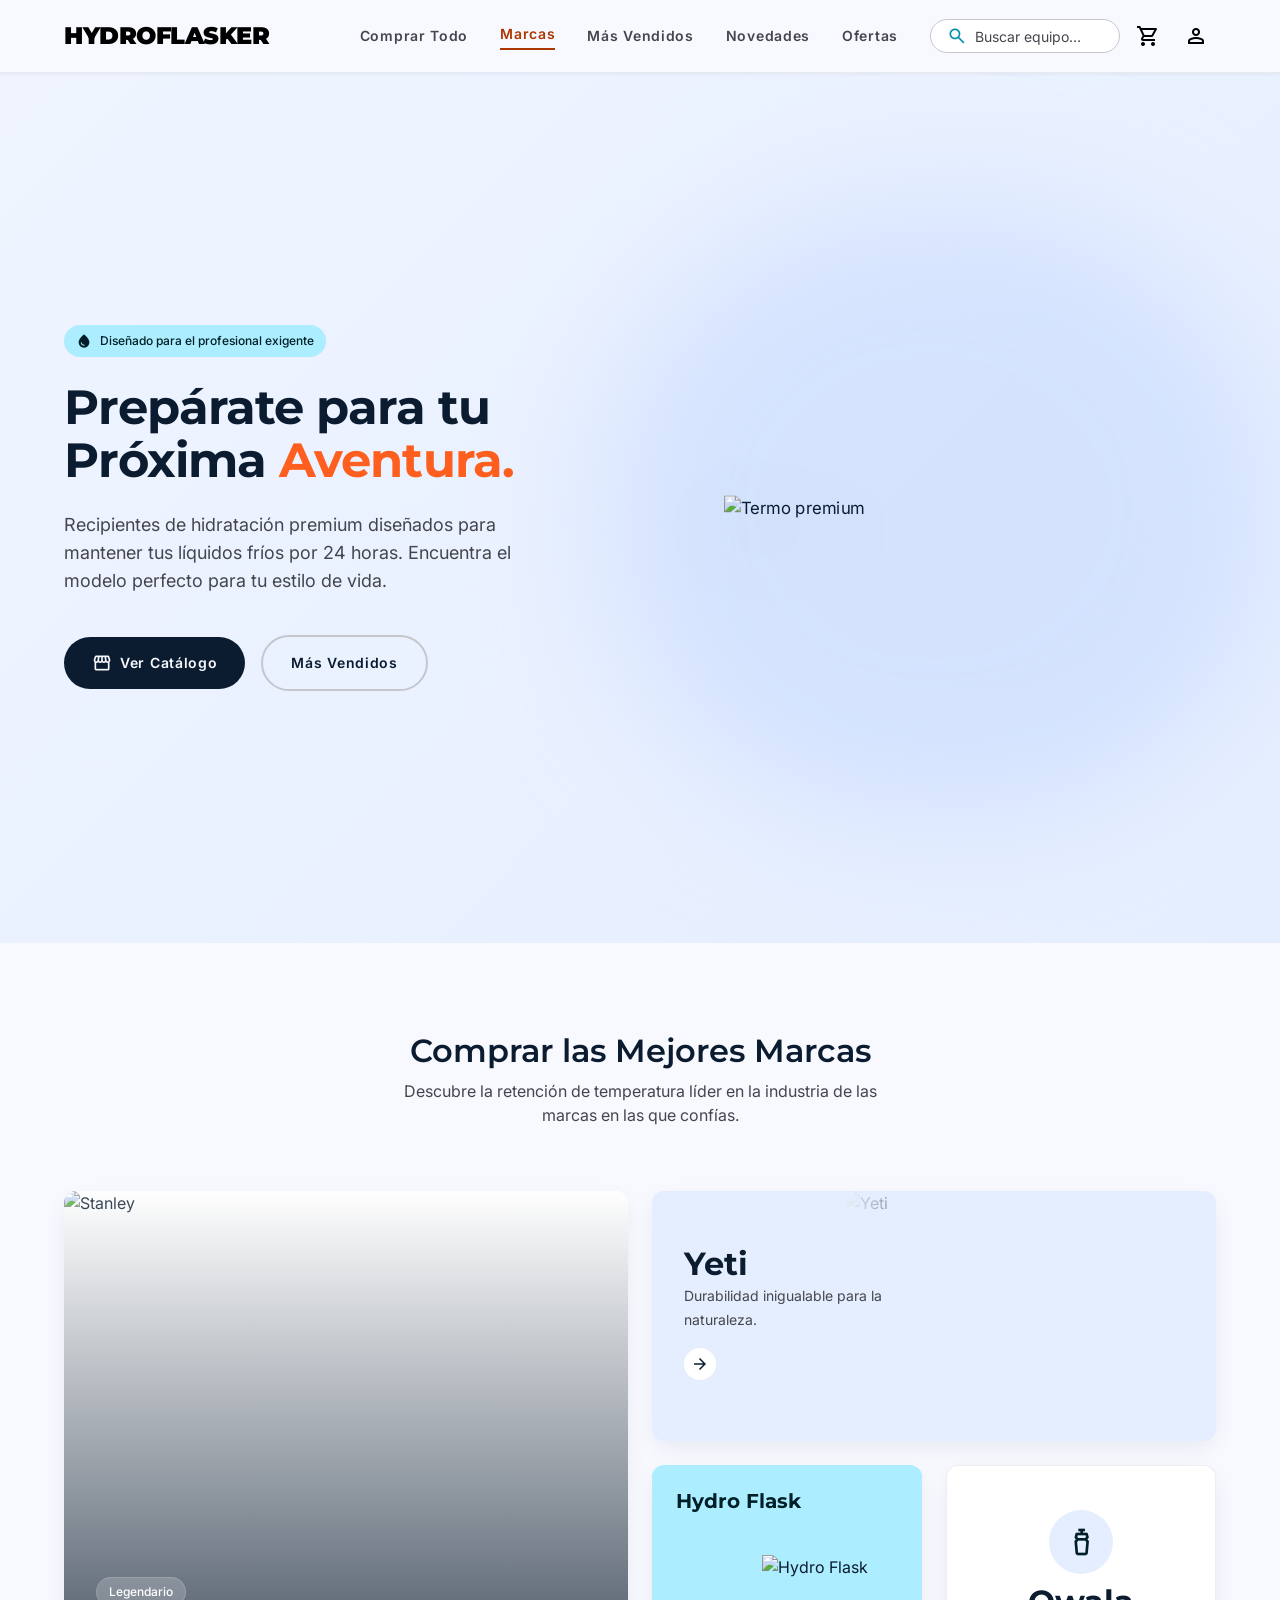
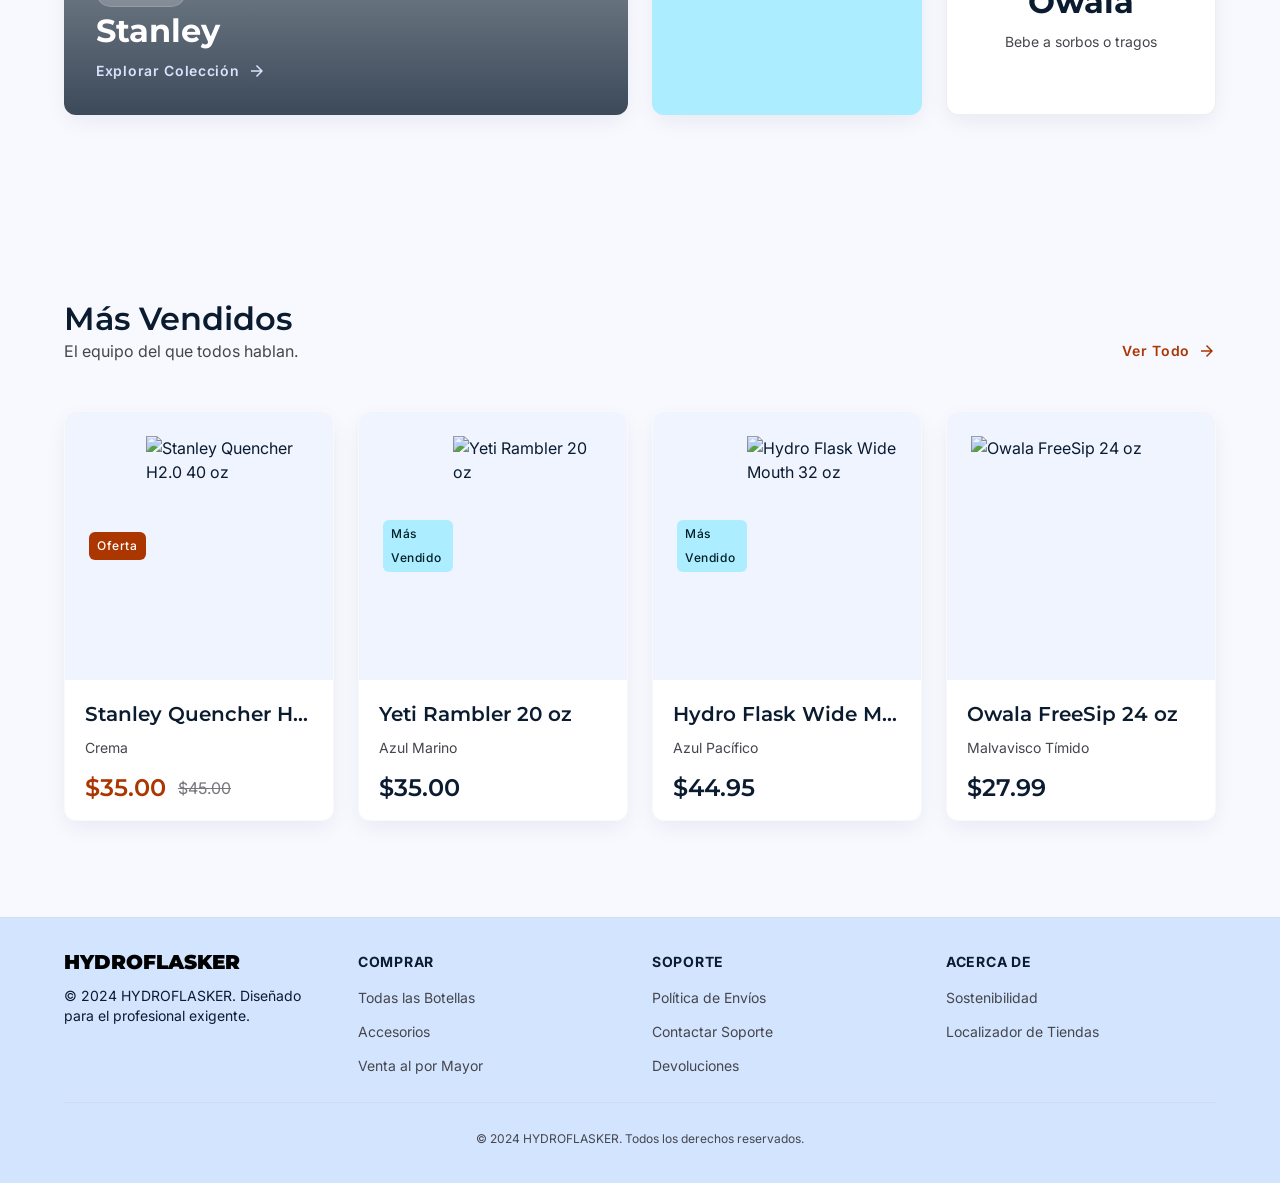
==== index.html @ 6d179d45 "Add files via upload" ====
<!DOCTYPE html>
<html lang="es">
<head>
  <meta charset="utf-8" />
  <meta name="viewport" content="width=device-width, initial-scale=1.0" />
  <title>HYDROFLASKER — Hidratación Premium</title>
  <link rel="stylesheet" href="css/main.css" />
  <link rel="stylesheet" href="css/home.css" />
</head>
<body>
  <div id="app-header"></div>

  <main class="page-transition">

    <!-- ── Hero ── -->
    <section class="hero">
      <div class="container hero__inner">
        <div class="hero__content">
          <div class="hero__badge">
            <span class="material-symbols-outlined icon-fill" style="font-size:16px;">water_drop</span>
            Diseñado para el profesional exigente
          </div>
          <h1 class="hero__title">
            Prepárate para tu Próxima
            <span class="hero__title-accent">Aventura.</span>
          </h1>
          <p class="hero__desc">
            Recipientes de hidratación premium diseñados para mantener tus líquidos fríos por 24 horas. Encuentra el modelo perfecto para tu estilo de vida.
          </p>
          <div class="hero__actions">
            <a href="pages/catalog.html" class="btn btn--primary">
              <span class="material-symbols-outlined" style="font-size:20px">storefront</span>
              Ver Catálogo
            </a>
            <a href="pages/catalog.html" class="btn btn--ghost">Más Vendidos</a>
          </div>
        </div>
        <div class="hero__image-wrap">
          <div class="hero__blob"></div>
          <img
            src="https://lh3.googleusercontent.com/aida-public/[base64]"
            alt="Termo premium"
            class="hero__image"
          />
        </div>
      </div>
    </section>

    <!-- ── Brands Bento ── -->
    <section class="brands">
      <div class="container">
        <div class="brands__header">
          <h2 class="brands__title">Comprar las Mejores Marcas</h2>
          <p class="brands__subtitle">Descubre la retención de temperatura líder en la industria de las marcas en las que confías.</p>
        </div>
        <div class="brands__grid">

          <!-- Stanley - large -->
          <a href="pages/catalog.html?brand=stanley" class="brand-card brand-card--large">
            <img
              src="https://lh3.googleusercontent.com/aida-public/[base64]"
              alt="Stanley" class="brand-card__img" />
            <div class="brand-card__overlay"></div>
            <div class="brand-card__body">
              <span class="brand-card__tag">Legendario</span>
              <h3 class="brand-card__name">Stanley</h3>
              <div class="brand-card__cta">
                Explorar Colección
                <span class="material-symbols-outlined" style="font-size:18px">arrow_forward</span>
              </div>
            </div>
          </a>

          <!-- Yeti -->
          <a href="pages/catalog.html?brand=yeti" class="brand-card brand-card--yeti">
            <div class="brand-card__info">
              <h3 class="brand-card__name brand-card__name--dark">Yeti</h3>
              <p class="brand-card__desc">Durabilidad inigualable para la naturaleza.</p>
              <span class="brand-card__arrow-btn">
                <span class="material-symbols-outlined" style="font-size:18px">arrow_forward</span>
              </span>
            </div>
            <img
              src="https://lh3.googleusercontent.com/aida-public/[base64]"
              alt="Yeti" class="brand-card__img-yeti" />
          </a>

          <!-- Hydro Flask -->
          <a href="pages/catalog.html?brand=hydroflask" class="brand-card brand-card--hf">
            <h3 class="brand-card__name-hf">Hydro Flask</h3>
            <img
              src="https://lh3.googleusercontent.com/aida-public/[base64]"
              alt="Hydro Flask" class="brand-card__img-hf" />
          </a>

          <!-- Owala -->
          <a href="pages/catalog.html?brand=owala" class="brand-card brand-card--owala">
            <div class="brand-card__icon-wrap">
              <span class="material-symbols-outlined" style="font-size:32px;color:var(--tertiary-container)">water_bottle</span>
            </div>
            <h3 class="brand-card__name brand-card__name--dark">Owala</h3>
            <p class="brand-card__desc">Bebe a sorbos o tragos</p>
          </a>

        </div>
      </div>
    </section>

    <!-- ── Best Sellers ── -->
    <section class="bestsellers">
      <div class="container">
        <div class="bestsellers__header">
          <div>
            <h2 class="bestsellers__title">Más Vendidos</h2>
            <p class="bestsellers__sub">El equipo del que todos hablan.</p>
          </div>
          <a href="pages/catalog.html" class="bestsellers__link">
            Ver Todo <span class="material-symbols-outlined" style="font-size:18px">arrow_forward</span>
          </a>
        </div>

        <div class="products-grid" id="bestsellers-grid"></div>

        <div class="bestsellers__mobile-cta">
          <a href="pages/catalog.html" class="btn btn--outline">Ver Todos los Más Vendidos</a>
        </div>
      </div>
    </section>

  </main>

  <div id="app-footer"></div>

  <script type="module" src="js/home.js"></script>
</body>
</html>
---- css/main.css ----
/* ============================================
   HYDROFLASKER — Design System
   ============================================ */

@import url('https://fonts.googleapis.com/css2?family=Inter:wght@400;500;600&family=Montserrat:wght@600;700;900&display=swap');
@import url('https://fonts.googleapis.com/css2?family=Material+Symbols+Outlined:wght,FILL@100..700,0..1&display=swap');

/* ── Color Tokens ── */
:root {
  --surface-container:         #e5eeff;
  --on-tertiary-fixed:         #001f26;
  --on-secondary-container:    #551600;
  --tertiary-fixed-dim:        #4cd7f6;
  --inverse-surface:           #213145;
  --error-container:           #ffdad6;
  --surface-container-lowest:  #ffffff;
  --on-primary-container:      #7c839b;
  --on-tertiary-container:     #0090a9;
  --error:                     #ba1a1a;
  --surface-dim:               #cbdbf5;
  --on-primary:                #ffffff;
  --background:                #f8f9ff;
  --inverse-on-surface:        #eaf1ff;
  --on-background:             #0b1c30;
  --on-surface-variant:        #45464d;
  --secondary:                 #ab3600;
  --surface-container-highest: #d3e4fe;
  --secondary-fixed-dim:       #ffb59c;
  --on-error-container:        #93000a;
  --inverse-primary:           #bec6e0;
  --primary:                   #000000;
  --tertiary-fixed:            #acedff;
  --on-primary-fixed:          #131b2e;
  --primary-container:         #131b2e;
  --outline:                   #76777d;
  --outline-variant:           #c6c6cd;
  --surface-container-low:     #eff4ff;
  --surface-bright:            #f8f9ff;
  --surface:                   #f8f9ff;
  --on-secondary:              #ffffff;
  --on-surface:                #0b1c30;
  --tertiary:                  #000000;
  --on-error:                  #ffffff;
  --primary-fixed:             #dae2fd;
  --surface-variant:           #d3e4fe;
  --on-tertiary:               #ffffff;
  --secondary-container:       #fe5e1e;
  --surface-container-high:    #dce9ff;
  --tertiary-container:        #001f26;

  /* Spacing */
  --margin-mobile:    20px;
  --margin-desktop:   64px;
  --stack-lg:         32px;
  --stack-md:         16px;
  --stack-sm:         8px;
  --gutter-mobile:    16px;
  --gutter-desktop:   24px;
  --container-max:    1280px;

  /* Border radius */
  --radius:    4px;
  --radius-lg: 8px;
  --radius-xl: 12px;
}

/* ── Reset ── */
*, *::before, *::after { box-sizing: border-box; margin: 0; padding: 0; }
html { scroll-behavior: smooth; }
body {
  font-family: 'Inter', sans-serif;
  font-size: 16px;
  line-height: 24px;
  color: var(--on-background);
  background: var(--background);
  overflow-x: hidden;
  -webkit-font-smoothing: antialiased;
}
img { max-width: 100%; display: block; }
a { text-decoration: none; color: inherit; }
button { cursor: pointer; border: none; background: none; font-family: inherit; }
input, select { font-family: inherit; }

/* ── Material Icons ── */
.material-symbols-outlined {
  font-family: 'Material Symbols Outlined';
  font-weight: normal;
  font-style: normal;
  font-size: 24px;
  line-height: 1;
  letter-spacing: normal;
  text-transform: none;
  display: inline-block;
  white-space: nowrap;
  word-wrap: normal;
  direction: ltr;
  -webkit-font-feature-settings: 'liga';
  font-feature-settings: 'liga';
  -webkit-font-smoothing: antialiased;
  font-variation-settings: 'FILL' 0, 'wght' 400, 'GRAD' 0, 'opsz' 24;
  vertical-align: middle;
  user-select: none;
}
.icon-fill { font-variation-settings: 'FILL' 1, 'wght' 400, 'GRAD' 0, 'opsz' 24; }

/* ── Typography ── */
.font-montserrat { font-family: 'Montserrat', sans-serif; }
h1, h2, h3, h4, h5, h6 { font-family: 'Montserrat', sans-serif; }

/* ── Layout Utilities ── */
.container {
  width: 100%;
  max-width: var(--container-max);
  margin-inline: auto;
  padding-inline: var(--margin-mobile);
}
@media (min-width: 768px) {
  .container { padding-inline: var(--margin-desktop); }
}

/* ── Shadows ── */
.shadow-ambient       { box-shadow: 0 8px 24px -4px rgba(11,28,48,.08); }
.shadow-ambient-hover { box-shadow: 0 16px 32px -8px rgba(11,28,48,.12); }
.shadow-soft-card     { box-shadow: 0 10px 20px -5px rgba(11,28,48,.08); }
.ambient-shadow-card  { box-shadow: 0 10px 30px -10px rgba(11,28,48,.08), 0 4px 6px -4px rgba(11,28,48,.04); }

/* ── Glass Panel ── */
.glass-panel {
  background: rgba(255,255,255,.7);
  backdrop-filter: blur(12px);
  -webkit-backdrop-filter: blur(12px);
  border: 1px solid rgba(255,255,255,.3);
}

/* ── Electric Button ── */
.electric-button {
  background: linear-gradient(135deg, #ab3600, #fe5e1e);
  box-shadow: 0 4px 15px -5px rgba(254,94,30,.4);
  transition: all .3s ease;
  color: var(--on-secondary);
  font-family: 'Inter', sans-serif;
  font-size: 14px;
  font-weight: 600;
  letter-spacing: .05em;
}
.electric-button:hover {
  box-shadow: 0 8px 25px -8px rgba(254,94,30,.6);
  transform: translateY(-2px);
}

/* ── Navigation ── */
.topnav {
  position: sticky;
  top: 0;
  z-index: 50;
  width: 100%;
  background: rgba(248,249,255,.9);
  backdrop-filter: blur(12px);
  -webkit-backdrop-filter: blur(12px);
  border-bottom: 1px solid rgba(198,198,205,.3);
  box-shadow: 0 1px 4px rgba(11,28,48,.06);
}
.topnav__inner {
  display: flex;
  align-items: center;
  justify-content: space-between;
  padding-block: 16px;
}
.topnav__logo {
  font-family: 'Montserrat', sans-serif;
  font-size: 24px;
  font-weight: 900;
  letter-spacing: -.02em;
  color: var(--primary);
}
.topnav__nav {
  display: none;
  align-items: center;
  gap: 32px;
  margin-left: auto;
  margin-right: 32px;
}
@media (min-width: 768px) { .topnav__nav { display: flex; } }
.topnav__link {
  font-size: 14px;
  font-weight: 600;
  letter-spacing: .05em;
  color: var(--on-surface-variant);
  transition: color .2s;
}
.topnav__link:hover { color: var(--secondary); }
.topnav__link--active {
  color: var(--secondary);
  border-bottom: 2px solid var(--secondary);
  padding-bottom: 2px;
}
.topnav__actions {
  display: flex;
  align-items: center;
  gap: 8px;
}
.topnav__icon-btn {
  position: relative;
  display: flex;
  align-items: center;
  justify-content: center;
  width: 40px;
  height: 40px;
  border-radius: 9999px;
  color: var(--primary);
  transition: background .2s, transform .15s;
}
.topnav__icon-btn:hover { background: var(--surface-container-low); }
.topnav__icon-btn:active { transform: scale(.95); }
.topnav__badge {
  position: absolute;
  top: 4px; right: 4px;
  width: 8px; height: 8px;
  border-radius: 9999px;
  background: var(--secondary-container);
}
.topnav__search {
  display: none;
  align-items: center;
  gap: 8px;
  background: var(--surface-container-lowest);
  border: 1px solid var(--outline-variant);
  border-radius: 9999px;
  padding: 6px 16px;
  transition: border-color .2s;
}
.topnav__search:focus-within { border-color: var(--primary); }
@media (min-width: 640px) { .topnav__search { display: flex; } }
.topnav__search input {
  background: transparent;
  border: none;
  outline: none;
  font-size: 14px;
  width: 128px;
  color: var(--on-surface);
}
.topnav__search input::placeholder { color: var(--on-surface-variant); }

/* ── Footer ── */
.footer {
  background: var(--surface-container-highest);
  border-top: 1px solid rgba(198,198,205,.2);
  margin-top: auto;
}
.footer__inner {
  display: grid;
  grid-template-columns: repeat(2, 1fr);
  gap: var(--gutter-desktop);
  padding-block: var(--stack-lg);
}
@media (min-width: 768px) { .footer__inner { grid-template-columns: repeat(4, 1fr); } }
.footer__brand { grid-column: span 2; }
@media (min-width: 768px) { .footer__brand { grid-column: span 1; } }
.footer__logo {
  font-family: 'Montserrat', sans-serif;
  font-size: 20px;
  font-weight: 900;
  color: var(--primary);
  margin-bottom: 12px;
  display: block;
}
.footer__copy {
  font-size: 14px;
  color: var(--on-surface);
  line-height: 20px;
}
.footer__heading {
  font-size: 14px;
  font-weight: 700;
  letter-spacing: .05em;
  color: var(--on-surface);
  margin-bottom: 12px;
  text-transform: uppercase;
}
.footer__links { display: flex; flex-direction: column; gap: 10px; }
.footer__link {
  font-size: 14px;
  color: var(--on-surface-variant);
  transition: color .2s, transform .2s;
  display: inline-block;
}
.footer__link:hover { color: var(--primary); transform: translateY(-2px); }
.footer__bottom {
  grid-column: span 2;
  padding-top: 24px;
  border-top: 1px solid rgba(198,198,205,.3);
  text-align: center;
  font-size: 12px;
  color: var(--on-surface-variant);
}
@media (min-width: 768px) { .footer__bottom { grid-column: span 4; } }

/* ── Page Transition ── */
.page-transition {
  animation: pageFadeIn .35s ease;
}
@keyframes pageFadeIn {
  from { opacity: 0; transform: translateY(8px); }
  to   { opacity: 1; transform: translateY(0); }
}

/* ── Cart Badge Counter ── */
#cart-count-badge {
  position: absolute;
  top: 2px; right: 2px;
  min-width: 16px; height: 16px;
  border-radius: 9999px;
  background: var(--secondary-container);
  color: var(--on-secondary);
  font-size: 10px;
  font-weight: 700;
  display: flex;
  align-items: center;
  justify-content: center;
  padding: 0 3px;
  transition: transform .2s;
}
#cart-count-badge.bump { transform: scale(1.3); }

/* ==========================================================================
   SHARED UI COMPONENTS
   ========================================================================== */

/* ── Centralized Buttons ── */
.btn {
  display: inline-flex;
  align-items: center;
  gap: 8px;
  padding: 14px 28px;
  border-radius: 9999px;
  font-family: 'Inter', sans-serif;
  font-size: 14px;
  font-weight: 600;
  letter-spacing: .05em;
  transition: all .2s;
  cursor: pointer;
  border: none;
  background: none;
}
.btn--primary {
  background: var(--on-surface);
  color: var(--surface);
}
.btn--primary:hover {
  background: var(--secondary);
  transform: translateY(-2px);
  box-shadow: 0 8px 20px rgba(171,54,0,.3);
}
.btn--ghost {
  background: transparent;
  color: var(--on-surface);
  border: 2px solid var(--outline-variant);
}
.btn--ghost:hover {
  border-color: var(--primary);
  background: var(--surface-container-low);
}
.btn--outline {
  background: transparent;
  color: var(--on-surface);
  border: 2px solid var(--outline);
}
.btn--outline:hover {
  background: var(--surface-container-low);
}

.btn-apply {
  width: 100%;
  padding: 12px;
  background: var(--secondary);
  color: var(--on-secondary);
  border-radius: var(--radius-xl);
  font-family: 'Inter', sans-serif;
  font-size: 14px;
  font-weight: 600;
  letter-spacing: .05em;
  transition: background .2s, transform .15s;
  box-shadow: 0 4px 12px rgba(171,54,0,.2);
  margin-top: auto;
}
.btn-apply:hover {
  background: var(--on-secondary-container);
  transform: translateY(-1px);
}
.btn-apply:active {
  transform: scale(.97);
}

.btn-load-more {
  padding: 12px 32px;
  border: 2px solid var(--primary);
  border-radius: var(--radius-xl);
  color: var(--primary);
  font-family: 'Inter', sans-serif;
  font-size: 14px;
  font-weight: 600;
  letter-spacing: .05em;
  transition: background .2s, color .2s;
}
.btn-load-more:hover {
  background: var(--surface-container-low);
}

/* ── Centralized Product Card ── */
.product-card {
  position: relative;
  display: flex;
  flex-direction: column;
  background: var(--surface-container-lowest);
  border-radius: var(--radius-xl);
  overflow: hidden;
  border: 1px solid rgba(198,198,205,.1);
  box-shadow: 0 8px 24px -4px rgba(11,28,48,.08);
  transition: transform .3s, box-shadow .3s, border-color .3s;
}
.product-card:hover {
  transform: translateY(-4px);
  box-shadow: 0 16px 32px -8px rgba(11,28,48,.15);
  border-color: rgba(198,198,205,.2);
}

.product-card__img-wrap {
  position: relative;
  width: 100%;
  aspect-ratio: 1;
  background: var(--surface-container-low);
  display: flex;
  align-items: center;
  justify-content: center;
  padding: 24px;
  overflow: hidden;
}

.product-card__badges {
  position: absolute;
  top: 12px; left: 12px;
  z-index: 2;
  display: flex;
  flex-direction: column;
  gap: 6px;
}

.product-card__badge {
  display: inline-block;
  padding: 2px 8px;
  border-radius: 6px;
  font-size: 12px;
  font-weight: 500;
  letter-spacing: .05em;
  background: var(--tertiary-fixed);
  color: var(--on-tertiary-fixed);
}
.product-card__badge--sale {
  background: var(--secondary);
  color: var(--on-secondary);
}
.product-card__badge--sold {
  background: var(--secondary-container);
  color: var(--on-secondary-container);
}

.product-card__img {
  width: 100%; height: 100%;
  object-fit: contain;
  mix-blend-mode: multiply;
  transition: transform .5s;
}
.product-card:hover .product-card__img {
  transform: scale(1.05);
}

/* Quick View Overlay (Catalog) */
.product-card__overlay {
  position: absolute;
  inset: 0;
  background: rgba(248,249,255,.2);
  backdrop-filter: blur(2px);
  opacity: 0;
  display: flex;
  align-items: flex-end;
  justify-content: center;
  padding-bottom: 24px;
  transition: opacity .3s;
  z-index: 1;
}
.product-card:hover .product-card__overlay {
  opacity: 1;
}
.product-card__quick-view {
  background: var(--secondary);
  color: var(--on-secondary);
  font-family: 'Inter', sans-serif;
  font-size: 14px;
  font-weight: 600;
  letter-spacing: .05em;
  padding: 10px 24px;
  border-radius: 9999px;
  box-shadow: 0 4px 12px rgba(11,28,48,.2);
  transform: translateY(16px);
  transition: transform .3s, background .2s;
  cursor: pointer;
}
.product-card__quick-view:hover {
  background: var(--on-secondary-container);
}
.product-card:hover .product-card__quick-view {
  transform: translateY(0);
}

/* Direct Add Button (Home) */
.product-card__add {
  position: absolute;
  bottom: 16px; right: 16px;
  width: 40px; height: 40px;
  border-radius: 9999px;
  background: var(--secondary-container);
  color: var(--on-secondary);
  display: flex;
  align-items: center;
  justify-content: center;
  opacity: 0;
  transform: translateY(16px);
  transition: opacity .3s, transform .3s, background .2s;
  box-shadow: 0 4px 12px rgba(11,28,48,.15);
  cursor: pointer;
  z-index: 3;
}
.product-card__add:hover {
  background: var(--secondary);
}
.product-card:hover .product-card__add {
  opacity: 1;
  transform: translateY(0);
}

/* Card Body */
.product-card__body {
  padding: 20px;
  display: flex;
  flex-direction: column;
  flex: 1;
}
.product-card__row {
  display: flex;
  justify-content: space-between;
  align-items: flex-start;
  margin-bottom: 8px;
}
.product-card__name {
  font-family: 'Montserrat', sans-serif;
  font-size: 20px;
  font-weight: 600;
  line-height: 28px;
  color: var(--on-surface);
  margin-bottom: 8px;
  transition: color .2s;
  text-decoration: none;
  white-space: nowrap;
  overflow: hidden;
  text-overflow: ellipsis;
  display: block;
}
.product-card__name:hover {
  color: var(--secondary);
}
.product-card__variant {
  font-size: 14px;
  color: var(--on-surface-variant);
  flex: 1;
  margin-bottom: 16px;
}

/* Prices */
.product-card__prices {
  display: flex;
  align-items: flex-end;
  gap: 4px;
}
.product-card__price {
  font-family: 'Montserrat', sans-serif;
  font-size: 24px;
  font-weight: 600;
  color: var(--on-surface);
}
.product-card__price--sale {
  color: var(--secondary);
}
.product-card__price-old {
  font-size: 16px;
  color: var(--outline);
  text-decoration: line-through;
  margin-left: 8px;
}

/* Colors (Catalog) */
.product-card__colors {
  display: flex;
  align-items: center;
  gap: 6px;
  margin-top: 8px;
}
.product-card__color-dot {
  width: 16px;
  height: 16px;
  border-radius: 9999px;
  border: 1px solid rgba(198,198,205,.5);
}
.product-card__more {
  font-size: 12px;
  color: var(--on-surface-variant);
  margin-left: 4px;
}
---- css/home.css ----
/* ── Home Page Styles ── */


/* ── Hero ── */
.hero {
  min-height: 870px;
  display: flex;
  align-items: center;
  background: linear-gradient(135deg, var(--surface-container-low), var(--surface-container));
  overflow: hidden;
  padding-block: var(--stack-lg);
}
.hero__inner {
  display: grid;
  grid-template-columns: 1fr;
  gap: var(--gutter-desktop);
  align-items: center;
}
@media (min-width: 1024px) { .hero__inner { grid-template-columns: 1fr 1fr; } }
.hero__badge {
  display: inline-flex;
  align-items: center;
  gap: 8px;
  padding: 4px 12px;
  border-radius: 9999px;
  background: var(--tertiary-fixed);
  color: var(--on-tertiary-fixed);
  font-size: 12px;
  font-weight: 500;
  margin-bottom: 24px;
}
.hero__title {
  font-size: clamp(32px, 5vw, 48px);
  line-height: 1.1;
  font-weight: 700;
  color: var(--on-surface);
  margin-bottom: 24px;
  letter-spacing: -.02em;
}
.hero__title-accent { color: var(--secondary-container); }
.hero__desc {
  font-size: 18px;
  line-height: 28px;
  color: var(--on-surface-variant);
  margin-bottom: 40px;
  max-width: 480px;
}
.hero__actions { display: flex; align-items: center; gap: 16px; flex-wrap: wrap; }
.hero__image-wrap {
  position: relative;
  height: 512px;
  display: flex;
  align-items: center;
  justify-content: center;
}
.hero__blob {
  position: absolute;
  width: 120%;
  height: 120%;
  background: var(--surface-variant);
  border-radius: 9999px;
  filter: blur(64px);
  opacity: .5;
  mix-blend-mode: multiply;
  z-index: 0;
}
.hero__image {
  position: relative;
  z-index: 1;
  width: 100%;
  max-width: 400px;
  object-fit: contain;
  filter: drop-shadow(0 24px 40px rgba(11,28,48,.18));
  transform: scale(1.05);
  transition: transform .7s ease;
  animation: heroFloat 6s ease-in-out infinite;
}
@keyframes heroFloat {
  0%, 100% { transform: scale(1.05) translateY(0); }
  50%       { transform: scale(1.05) translateY(-12px); }
}

/* ── Brands ── */
.brands { padding-block: 96px; background: var(--surface); }
.brands__header { text-align: center; margin-bottom: 64px; }
.brands__title {
  font-size: 32px;
  font-weight: 600;
  color: var(--on-surface);
  margin-bottom: 16px;
}
.brands__subtitle { font-size: 16px; color: var(--on-surface-variant); max-width: 512px; margin-inline: auto; }

.brands__grid {
  display: grid;
  grid-template-columns: 1fr;
  grid-template-rows: auto;
  gap: var(--gutter-mobile);
}
@media (min-width: 768px) {
  .brands__grid {
    grid-template-columns: repeat(4, 1fr);
    grid-template-rows: repeat(2, 250px);
    gap: var(--gutter-desktop);
  }
}

.brand-card {
  position: relative;
  border-radius: var(--radius-xl);
  overflow: hidden;
  box-shadow: 0 8px 24px -4px rgba(11,28,48,.08);
  transition: box-shadow .3s, transform .3s;
  min-height: 250px;
  display: flex;
}
.brand-card:hover { box-shadow: 0 16px 32px -8px rgba(11,28,48,.14); }

/* Stanley */
.brand-card--large {
  flex-direction: column;
  justify-content: flex-end;
  padding: 32px;
  background: var(--surface-container-lowest);
}
@media (min-width: 768px) {
  .brand-card--large { grid-column: span 2; grid-row: span 2; }
}
.brand-card__img {
  position: absolute;
  inset: 0;
  width: 100%; height: 100%;
  object-fit: cover;
  opacity: .8;
  transition: transform .7s ease;
}
.brand-card:hover .brand-card__img { transform: scale(1.05); }
.brand-card__overlay {
  position: absolute;
  inset: 0;
  background: linear-gradient(to top, rgba(11,28,48,.8), transparent);
}
.brand-card__body { position: relative; z-index: 1; }
.brand-card__tag {
  display: inline-block;
  padding: 2px 12px;
  background: rgba(248,249,255,.2);
  backdrop-filter: blur(8px);
  border: 1px solid rgba(198,198,205,.3);
  border-radius: 9999px;
  color: var(--on-primary);
  font-size: 12px;
  font-weight: 500;
  margin-bottom: 12px;
}
.brand-card__name {
  font-size: 32px;
  font-weight: 700;
  color: var(--on-primary);
}
.brand-card__name--dark { color: var(--on-surface); }
.brand-card__cta {
  display: flex;
  align-items: center;
  gap: 8px;
  margin-top: 16px;
  color: var(--primary-fixed);
  font-size: 14px;
  font-weight: 600;
  letter-spacing: .05em;
  transition: transform .2s;
}
.brand-card:hover .brand-card__cta { transform: translateX(8px); }

/* Yeti */
.brand-card--yeti {
  align-items: center;
  padding: 32px;
  background: var(--surface-container);
  justify-content: space-between;
}
@media (min-width: 768px) { .brand-card--yeti { grid-column: span 2; } }
.brand-card__info { position: relative; z-index: 1; width: 50%; padding-right: 16px; }
.brand-card__desc { font-size: 14px; color: var(--on-surface-variant); margin: 8px 0 16px; }
.brand-card__arrow-btn {
  display: inline-flex;
  align-items: center;
  justify-content: center;
  width: 32px; height: 32px;
  border-radius: 9999px;
  background: var(--surface-container-lowest);
  color: var(--on-surface);
  transition: background .2s, color .2s;
}
.brand-card--yeti:hover .brand-card__arrow-btn {
  background: var(--secondary-container);
  color: var(--on-secondary-container);
}
.brand-card__img-yeti {
  position: absolute;
  right: 0; top: 0; bottom: 0;
  width: 66%;
  height: 100%;
  object-fit: cover;
  object-position: left;
  opacity: .9;
  transition: transform .5s;
  -webkit-mask-image: linear-gradient(to right, transparent, black 30%);
  mask-image: linear-gradient(to right, transparent, black 30%);
}
.brand-card--yeti:hover .brand-card__img-yeti { transform: scale(1.05); }

/* Hydro Flask */
.brand-card--hf {
  flex-direction: column;
  justify-content: space-between;
  padding: 24px;
  background: var(--tertiary-fixed);
}
.brand-card__name-hf {
  font-family: 'Montserrat', sans-serif;
  font-size: 20px;
  font-weight: 700;
  color: var(--on-tertiary-fixed);
  position: relative; z-index: 1;
}
.brand-card__img-hf {
  position: absolute;
  bottom: -32px; right: -32px;
  width: 192px; height: 192px;
  object-fit: contain;
  transition: transform .5s;
}
.brand-card--hf:hover .brand-card__img-hf { transform: rotate(-12deg); }

/* Owala */
.brand-card--owala {
  flex-direction: column;
  align-items: center;
  justify-content: center;
  padding: 24px;
  background: var(--surface-container-lowest);
  border: 1px solid rgba(198,198,205,.3);
  text-align: center;
  gap: 8px;
}
.brand-card__icon-wrap {
  width: 64px; height: 64px;
  border-radius: 9999px;
  background: var(--surface-container);
  display: flex; align-items: center; justify-content: center;
  margin-bottom: 8px;
  transition: transform .2s;
}
.brand-card--owala:hover .brand-card__icon-wrap { transform: scale(1.1); }

/* ── Best Sellers ── */
.bestsellers { padding-block: 96px; background: var(--surface-bright); }
.bestsellers__header {
  display: flex;
  justify-content: space-between;
  align-items: flex-end;
  margin-bottom: 48px;
}
.bestsellers__title { font-size: 32px; font-weight: 600; color: var(--on-surface); margin-bottom: 8px; }
.bestsellers__sub { font-size: 16px; color: var(--on-surface-variant); }
.bestsellers__link {
  display: none;
  align-items: center;
  gap: 8px;
  color: var(--secondary);
  font-size: 14px;
  font-weight: 600;
  letter-spacing: .05em;
  transition: text-decoration .2s;
}
.bestsellers__link:hover { text-decoration: underline; text-underline-offset: 4px; }
@media (min-width: 768px) { .bestsellers__link { display: flex; } }
.bestsellers__mobile-cta { display: flex; justify-content: center; margin-top: 32px; }
@media (min-width: 768px) { .bestsellers__mobile-cta { display: none; } }

/* ── Product Grid & Cards ── */
.products-grid {
  display: grid;
  grid-template-columns: 1fr;
  gap: var(--gutter-desktop);
}
@media (min-width: 640px) { .products-grid { grid-template-columns: repeat(2, 1fr); } }
@media (min-width: 1024px) { .products-grid { grid-template-columns: repeat(4, 1fr); } }
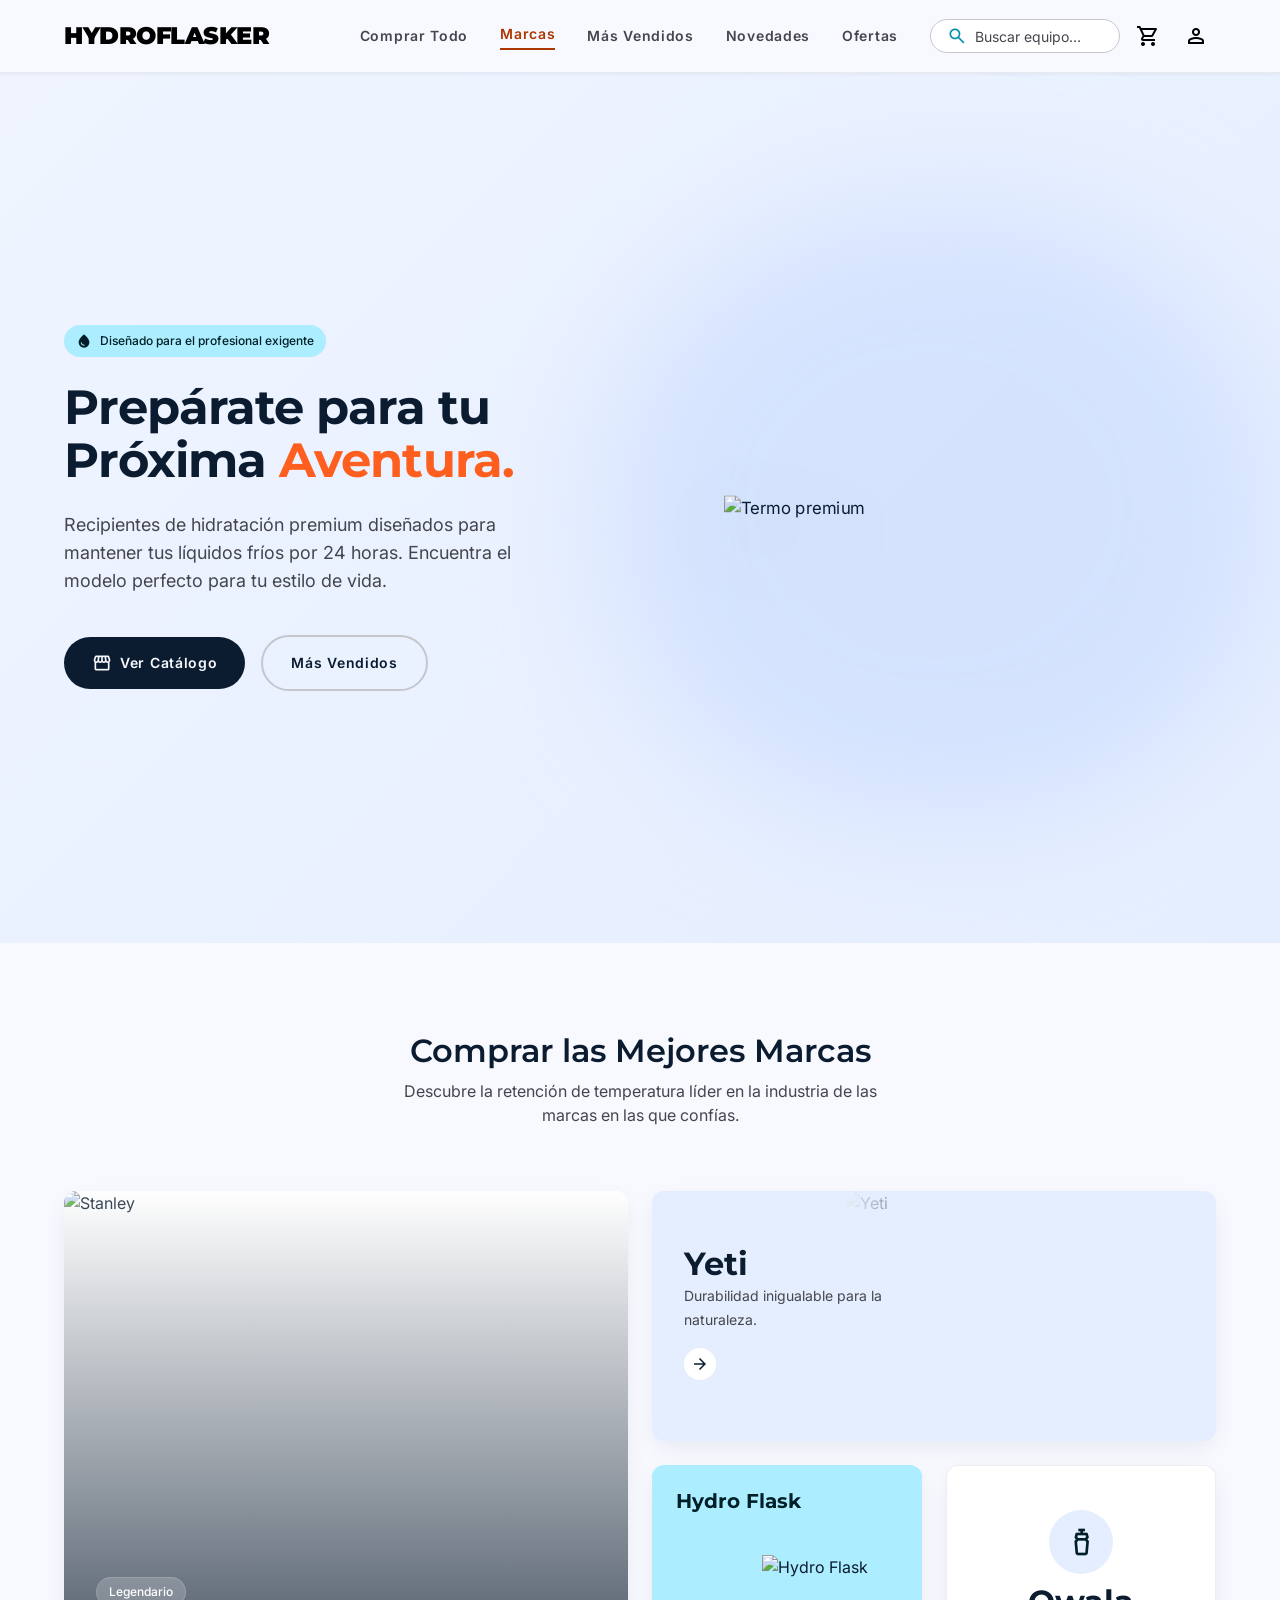
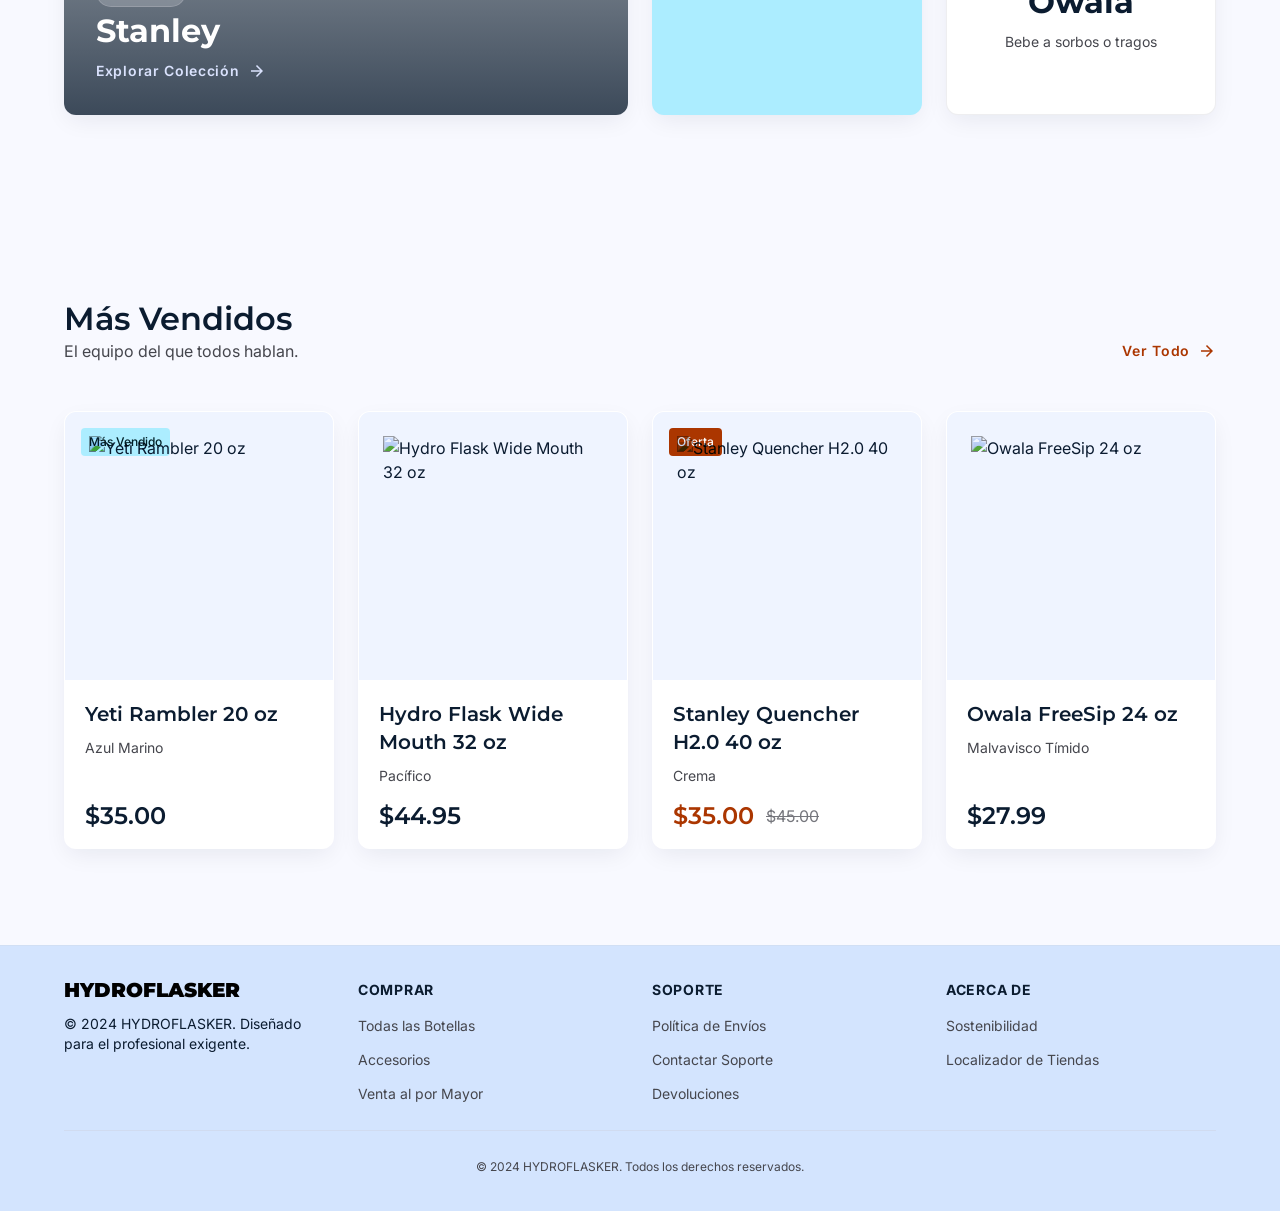
==== commit 4e8e9471: "Add files via upload" ====
--- a/index.html
+++ b/index.html
@@ -131,6 +131,7 @@
 
   <div id="app-footer"></div>
 
-  <script type="module" src="js/home.js"></script>
+  <script src="js/app.js"></script>
+  <script src="js/home.js"></script>
 </body>
 </html>
--- a/css/main.css
+++ b/css/main.css
@@ -321,298 +321,3 @@
   transition: transform .2s;
 }
 #cart-count-badge.bump { transform: scale(1.3); }
-
-/* ==========================================================================
-   SHARED UI COMPONENTS
-   ========================================================================== */
-
-/* ── Centralized Buttons ── */
-.btn {
-  display: inline-flex;
-  align-items: center;
-  gap: 8px;
-  padding: 14px 28px;
-  border-radius: 9999px;
-  font-family: 'Inter', sans-serif;
-  font-size: 14px;
-  font-weight: 600;
-  letter-spacing: .05em;
-  transition: all .2s;
-  cursor: pointer;
-  border: none;
-  background: none;
-}
-.btn--primary {
-  background: var(--on-surface);
-  color: var(--surface);
-}
-.btn--primary:hover {
-  background: var(--secondary);
-  transform: translateY(-2px);
-  box-shadow: 0 8px 20px rgba(171,54,0,.3);
-}
-.btn--ghost {
-  background: transparent;
-  color: var(--on-surface);
-  border: 2px solid var(--outline-variant);
-}
-.btn--ghost:hover {
-  border-color: var(--primary);
-  background: var(--surface-container-low);
-}
-.btn--outline {
-  background: transparent;
-  color: var(--on-surface);
-  border: 2px solid var(--outline);
-}
-.btn--outline:hover {
-  background: var(--surface-container-low);
-}
-
-.btn-apply {
-  width: 100%;
-  padding: 12px;
-  background: var(--secondary);
-  color: var(--on-secondary);
-  border-radius: var(--radius-xl);
-  font-family: 'Inter', sans-serif;
-  font-size: 14px;
-  font-weight: 600;
-  letter-spacing: .05em;
-  transition: background .2s, transform .15s;
-  box-shadow: 0 4px 12px rgba(171,54,0,.2);
-  margin-top: auto;
-}
-.btn-apply:hover {
-  background: var(--on-secondary-container);
-  transform: translateY(-1px);
-}
-.btn-apply:active {
-  transform: scale(.97);
-}
-
-.btn-load-more {
-  padding: 12px 32px;
-  border: 2px solid var(--primary);
-  border-radius: var(--radius-xl);
-  color: var(--primary);
-  font-family: 'Inter', sans-serif;
-  font-size: 14px;
-  font-weight: 600;
-  letter-spacing: .05em;
-  transition: background .2s, color .2s;
-}
-.btn-load-more:hover {
-  background: var(--surface-container-low);
-}
-
-/* ── Centralized Product Card ── */
-.product-card {
-  position: relative;
-  display: flex;
-  flex-direction: column;
-  background: var(--surface-container-lowest);
-  border-radius: var(--radius-xl);
-  overflow: hidden;
-  border: 1px solid rgba(198,198,205,.1);
-  box-shadow: 0 8px 24px -4px rgba(11,28,48,.08);
-  transition: transform .3s, box-shadow .3s, border-color .3s;
-}
-.product-card:hover {
-  transform: translateY(-4px);
-  box-shadow: 0 16px 32px -8px rgba(11,28,48,.15);
-  border-color: rgba(198,198,205,.2);
-}
-
-.product-card__img-wrap {
-  position: relative;
-  width: 100%;
-  aspect-ratio: 1;
-  background: var(--surface-container-low);
-  display: flex;
-  align-items: center;
-  justify-content: center;
-  padding: 24px;
-  overflow: hidden;
-}
-
-.product-card__badges {
-  position: absolute;
-  top: 12px; left: 12px;
-  z-index: 2;
-  display: flex;
-  flex-direction: column;
-  gap: 6px;
-}
-
-.product-card__badge {
-  display: inline-block;
-  padding: 2px 8px;
-  border-radius: 6px;
-  font-size: 12px;
-  font-weight: 500;
-  letter-spacing: .05em;
-  background: var(--tertiary-fixed);
-  color: var(--on-tertiary-fixed);
-}
-.product-card__badge--sale {
-  background: var(--secondary);
-  color: var(--on-secondary);
-}
-.product-card__badge--sold {
-  background: var(--secondary-container);
-  color: var(--on-secondary-container);
-}
-
-.product-card__img {
-  width: 100%; height: 100%;
-  object-fit: contain;
-  mix-blend-mode: multiply;
-  transition: transform .5s;
-}
-.product-card:hover .product-card__img {
-  transform: scale(1.05);
-}
-
-/* Quick View Overlay (Catalog) */
-.product-card__overlay {
-  position: absolute;
-  inset: 0;
-  background: rgba(248,249,255,.2);
-  backdrop-filter: blur(2px);
-  opacity: 0;
-  display: flex;
-  align-items: flex-end;
-  justify-content: center;
-  padding-bottom: 24px;
-  transition: opacity .3s;
-  z-index: 1;
-}
-.product-card:hover .product-card__overlay {
-  opacity: 1;
-}
-.product-card__quick-view {
-  background: var(--secondary);
-  color: var(--on-secondary);
-  font-family: 'Inter', sans-serif;
-  font-size: 14px;
-  font-weight: 600;
-  letter-spacing: .05em;
-  padding: 10px 24px;
-  border-radius: 9999px;
-  box-shadow: 0 4px 12px rgba(11,28,48,.2);
-  transform: translateY(16px);
-  transition: transform .3s, background .2s;
-  cursor: pointer;
-}
-.product-card__quick-view:hover {
-  background: var(--on-secondary-container);
-}
-.product-card:hover .product-card__quick-view {
-  transform: translateY(0);
-}
-
-/* Direct Add Button (Home) */
-.product-card__add {
-  position: absolute;
-  bottom: 16px; right: 16px;
-  width: 40px; height: 40px;
-  border-radius: 9999px;
-  background: var(--secondary-container);
-  color: var(--on-secondary);
-  display: flex;
-  align-items: center;
-  justify-content: center;
-  opacity: 0;
-  transform: translateY(16px);
-  transition: opacity .3s, transform .3s, background .2s;
-  box-shadow: 0 4px 12px rgba(11,28,48,.15);
-  cursor: pointer;
-  z-index: 3;
-}
-.product-card__add:hover {
-  background: var(--secondary);
-}
-.product-card:hover .product-card__add {
-  opacity: 1;
-  transform: translateY(0);
-}
-
-/* Card Body */
-.product-card__body {
-  padding: 20px;
-  display: flex;
-  flex-direction: column;
-  flex: 1;
-}
-.product-card__row {
-  display: flex;
-  justify-content: space-between;
-  align-items: flex-start;
-  margin-bottom: 8px;
-}
-.product-card__name {
-  font-family: 'Montserrat', sans-serif;
-  font-size: 20px;
-  font-weight: 600;
-  line-height: 28px;
-  color: var(--on-surface);
-  margin-bottom: 8px;
-  transition: color .2s;
-  text-decoration: none;
-  white-space: nowrap;
-  overflow: hidden;
-  text-overflow: ellipsis;
-  display: block;
-}
-.product-card__name:hover {
-  color: var(--secondary);
-}
-.product-card__variant {
-  font-size: 14px;
-  color: var(--on-surface-variant);
-  flex: 1;
-  margin-bottom: 16px;
-}
-
-/* Prices */
-.product-card__prices {
-  display: flex;
-  align-items: flex-end;
-  gap: 4px;
-}
-.product-card__price {
-  font-family: 'Montserrat', sans-serif;
-  font-size: 24px;
-  font-weight: 600;
-  color: var(--on-surface);
-}
-.product-card__price--sale {
-  color: var(--secondary);
-}
-.product-card__price-old {
-  font-size: 16px;
-  color: var(--outline);
-  text-decoration: line-through;
-  margin-left: 8px;
-}
-
-/* Colors (Catalog) */
-.product-card__colors {
-  display: flex;
-  align-items: center;
-  gap: 6px;
-  margin-top: 8px;
-}
-.product-card__color-dot {
-  width: 16px;
-  height: 16px;
-  border-radius: 9999px;
-  border: 1px solid rgba(198,198,205,.5);
-}
-.product-card__more {
-  font-size: 12px;
-  color: var(--on-surface-variant);
-  margin-left: 4px;
-}
-
--- a/css/home.css
+++ b/css/home.css
@@ -1,5 +1,40 @@
 /* ── Home Page Styles ── */
 
+/* Buttons */
+.btn {
+  display: inline-flex;
+  align-items: center;
+  gap: 8px;
+  padding: 14px 28px;
+  border-radius: 9999px;
+  font-family: 'Inter', sans-serif;
+  font-size: 14px;
+  font-weight: 600;
+  letter-spacing: .05em;
+  transition: all .2s;
+  cursor: pointer;
+}
+.btn--primary {
+  background: var(--on-surface);
+  color: var(--surface);
+}
+.btn--primary:hover {
+  background: var(--secondary);
+  transform: translateY(-2px);
+  box-shadow: 0 8px 20px rgba(171,54,0,.3);
+}
+.btn--ghost {
+  background: transparent;
+  color: var(--on-surface);
+  border: 2px solid var(--outline-variant);
+}
+.btn--ghost:hover { border-color: var(--primary); background: var(--surface-container-low); }
+.btn--outline {
+  background: transparent;
+  color: var(--on-surface);
+  border: 2px solid var(--outline);
+}
+.btn--outline:hover { background: var(--surface-container-low); }
 
 /* ── Hero ── */
 .hero {
@@ -288,3 +323,89 @@
 @media (min-width: 640px) { .products-grid { grid-template-columns: repeat(2, 1fr); } }
 @media (min-width: 1024px) { .products-grid { grid-template-columns: repeat(4, 1fr); } }
 
+.product-card {
+  position: relative;
+  display: flex;
+  flex-direction: column;
+  background: var(--surface-container-lowest);
+  border-radius: var(--radius-xl);
+  box-shadow: 0 8px 24px -4px rgba(11,28,48,.08);
+  overflow: hidden;
+  border: 1px solid transparent;
+  transition: box-shadow .3s, border-color .3s, transform .3s;
+}
+.product-card:hover {
+  box-shadow: 0 16px 32px -8px rgba(11,28,48,.12);
+  border-color: rgba(198,198,205,.2);
+}
+.product-card__img-wrap {
+  position: relative;
+  width: 100%;
+  aspect-ratio: 1;
+  background: var(--surface-container-low);
+  display: flex;
+  align-items: center;
+  justify-content: center;
+  padding: 24px;
+  overflow: hidden;
+}
+.product-card__badge {
+  position: absolute;
+  top: 16px; left: 16px;
+  background: var(--tertiary-fixed);
+  color: var(--on-tertiary-fixed);
+  font-size: 12px;
+  font-weight: 500;
+  padding: 2px 8px;
+  border-radius: 4px;
+}
+.product-card__badge--sale {
+  background: var(--secondary);
+  color: var(--on-secondary);
+}
+.product-card__img {
+  width: 100%; height: 100%;
+  object-fit: contain;
+  mix-blend-mode: multiply;
+  transition: transform .5s;
+}
+.product-card:hover .product-card__img { transform: scale(1.05); }
+.product-card__add {
+  position: absolute;
+  bottom: 16px; right: 16px;
+  width: 40px; height: 40px;
+  border-radius: 9999px;
+  background: var(--secondary-container);
+  color: var(--on-secondary);
+  display: flex; align-items: center; justify-content: center;
+  opacity: 0;
+  transform: translateY(16px);
+  transition: opacity .3s, transform .3s, background .2s;
+  box-shadow: 0 4px 12px rgba(11,28,48,.15);
+}
+.product-card__add:hover { background: var(--secondary); }
+.product-card:hover .product-card__add { opacity: 1; transform: translateY(0); }
+.product-card__body { padding: 20px; display: flex; flex-direction: column; flex: 1; }
+.product-card__name {
+  font-family: 'Montserrat', sans-serif;
+  font-size: 20px;
+  font-weight: 600;
+  line-height: 28px;
+  color: var(--on-surface);
+  margin-bottom: 8px;
+}
+.product-card__variant { font-size: 14px; color: var(--on-surface-variant); flex: 1; margin-bottom: 16px; }
+.product-card__price {
+  font-family: 'Montserrat', sans-serif;
+  font-size: 24px;
+  font-weight: 600;
+  color: var(--on-surface);
+}
+.product-card__price--sale { color: var(--secondary); }
+.product-card__price-old {
+  font-size: 16px;
+  color: var(--outline);
+  text-decoration: line-through;
+  margin-left: 8px;
+}
+.product-card__prices { display: flex; align-items: flex-end; gap: 4px; }
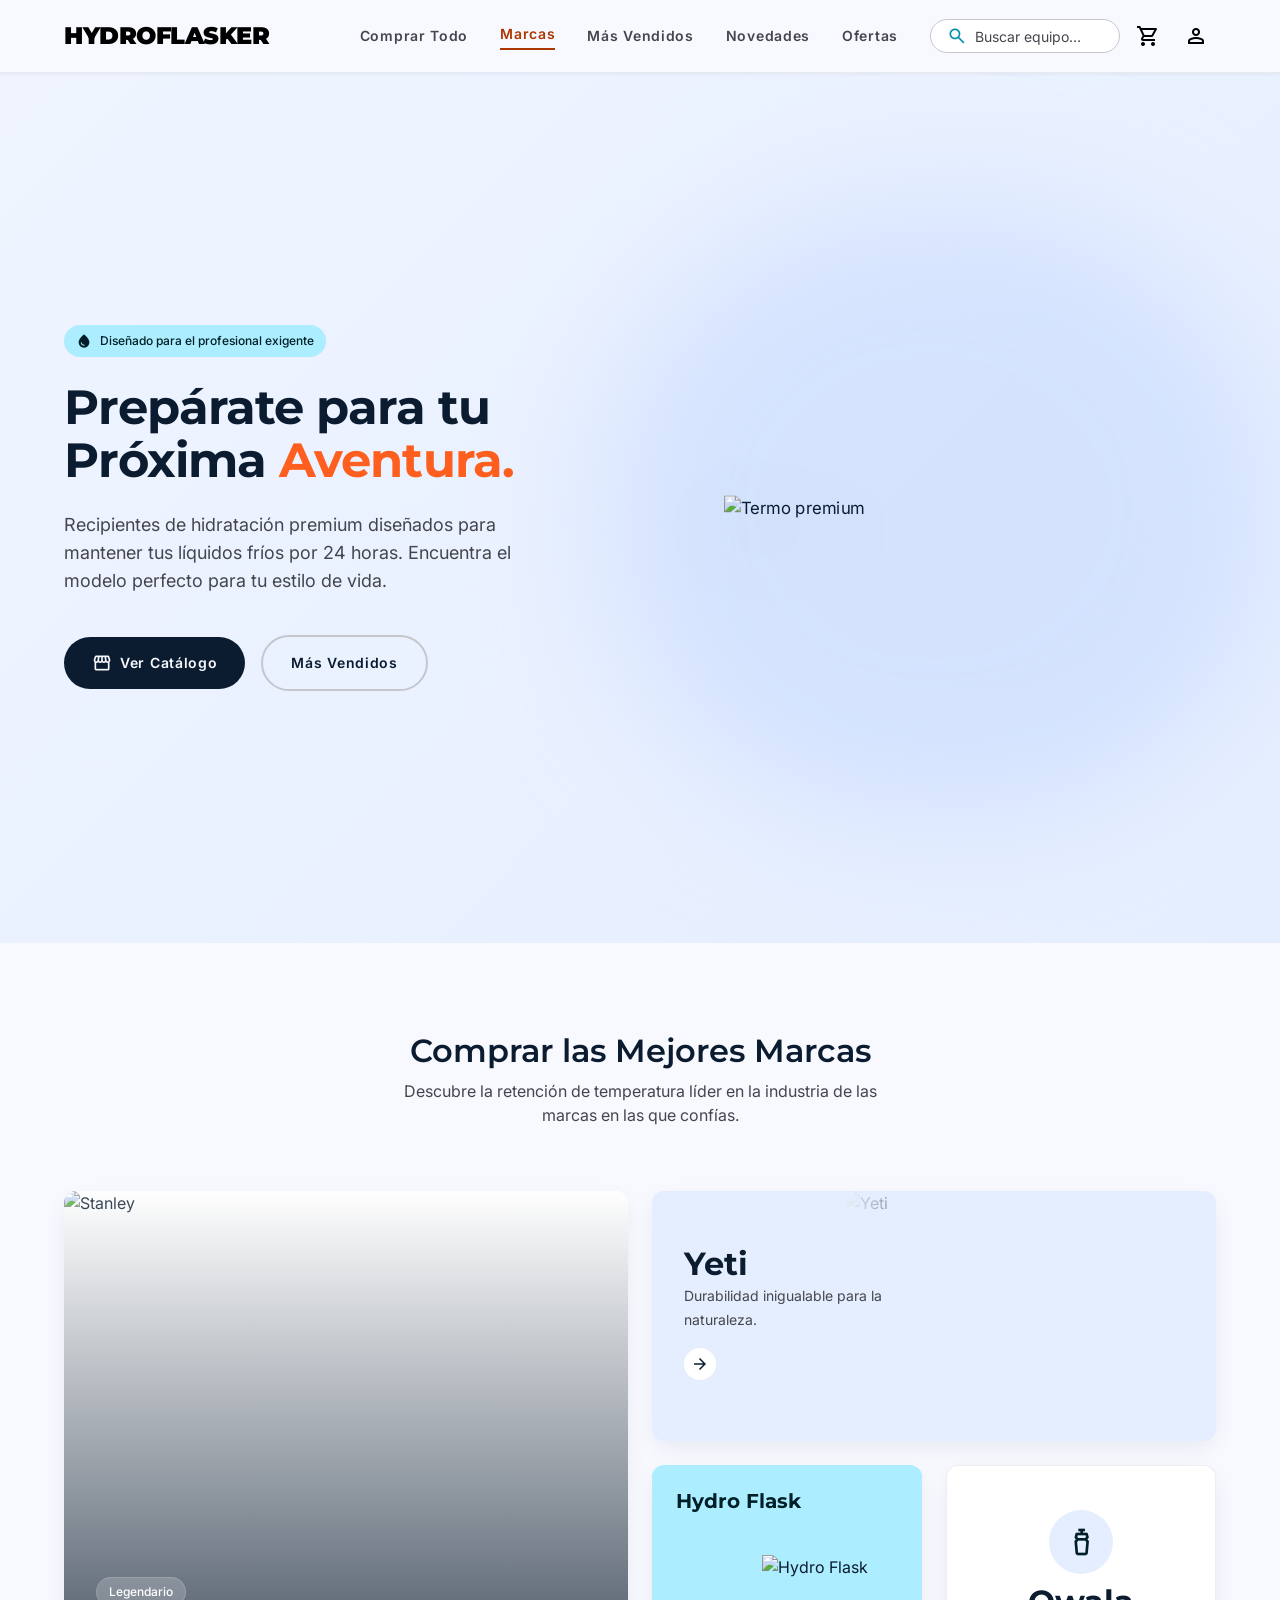
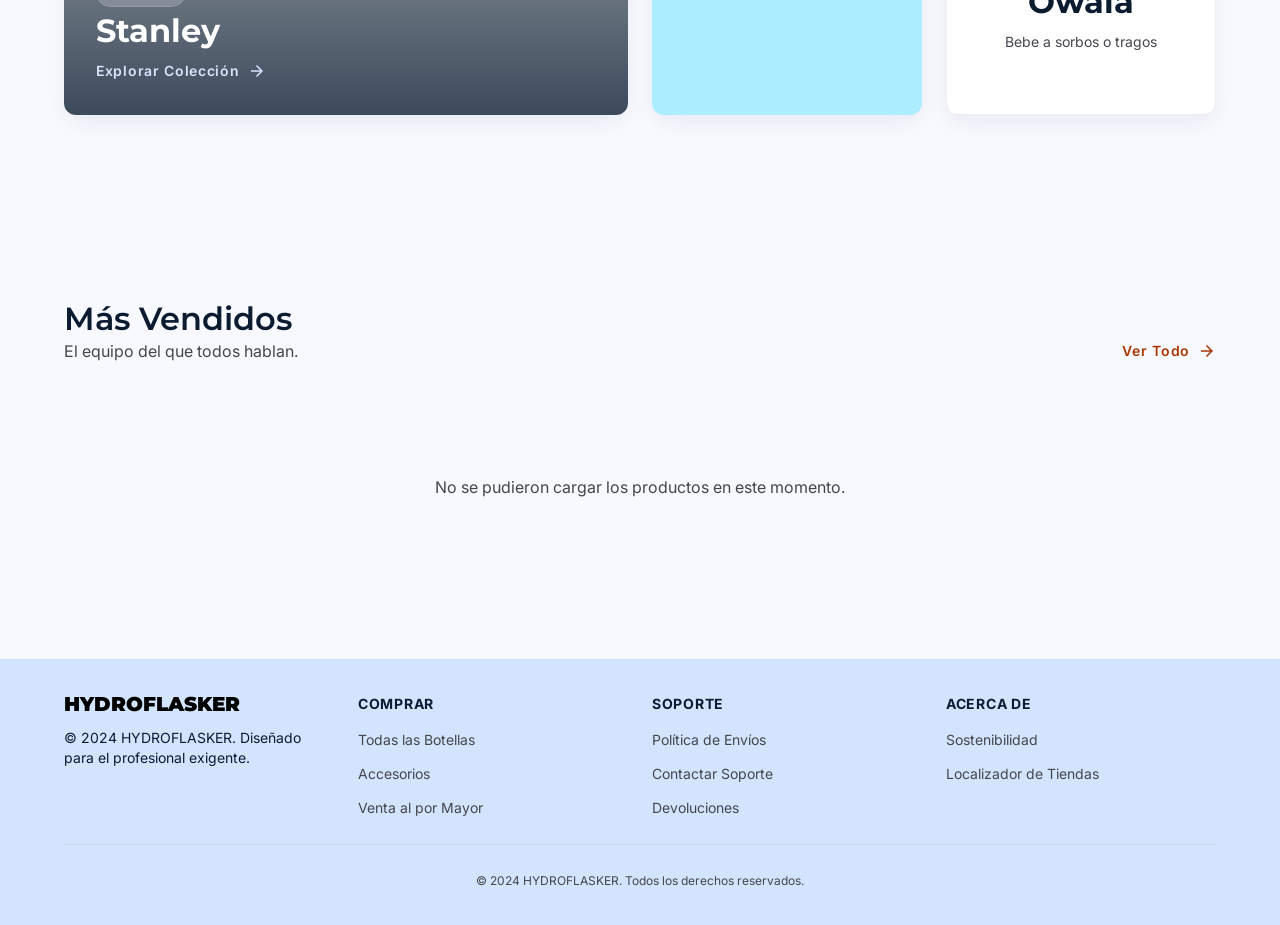
==== commit 63584ae3: "Add files via upload" ====
--- a/index.html
+++ b/index.html
@@ -1,137 +1,137 @@
-<!DOCTYPE html>
-<html lang="es">
-<head>
-  <meta charset="utf-8" />
-  <meta name="viewport" content="width=device-width, initial-scale=1.0" />
-  <title>HYDROFLASKER — Hidratación Premium</title>
-  <link rel="stylesheet" href="css/main.css" />
-  <link rel="stylesheet" href="css/home.css" />
-</head>
-<body>
-  <div id="app-header"></div>
-
-  <main class="page-transition">
-
-    <!-- ── Hero ── -->
-    <section class="hero">
-      <div class="container hero__inner">
-        <div class="hero__content">
-          <div class="hero__badge">
-            <span class="material-symbols-outlined icon-fill" style="font-size:16px;">water_drop</span>
-            Diseñado para el profesional exigente
-          </div>
-          <h1 class="hero__title">
-            Prepárate para tu Próxima
-            <span class="hero__title-accent">Aventura.</span>
-          </h1>
-          <p class="hero__desc">
-            Recipientes de hidratación premium diseñados para mantener tus líquidos fríos por 24 horas. Encuentra el modelo perfecto para tu estilo de vida.
-          </p>
-          <div class="hero__actions">
-            <a href="pages/catalog.html" class="btn btn--primary">
-              <span class="material-symbols-outlined" style="font-size:20px">storefront</span>
-              Ver Catálogo
-            </a>
-            <a href="pages/catalog.html" class="btn btn--ghost">Más Vendidos</a>
-          </div>
-        </div>
-        <div class="hero__image-wrap">
-          <div class="hero__blob"></div>
-          <img
-            src="https://lh3.googleusercontent.com/aida-public/[base64]"
-            alt="Termo premium"
-            class="hero__image"
-          />
-        </div>
-      </div>
-    </section>
-
-    <!-- ── Brands Bento ── -->
-    <section class="brands">
-      <div class="container">
-        <div class="brands__header">
-          <h2 class="brands__title">Comprar las Mejores Marcas</h2>
-          <p class="brands__subtitle">Descubre la retención de temperatura líder en la industria de las marcas en las que confías.</p>
-        </div>
-        <div class="brands__grid">
-
-          <!-- Stanley - large -->
-          <a href="pages/catalog.html?brand=stanley" class="brand-card brand-card--large">
-            <img
-              src="https://lh3.googleusercontent.com/aida-public/[base64]"
-              alt="Stanley" class="brand-card__img" />
-            <div class="brand-card__overlay"></div>
-            <div class="brand-card__body">
-              <span class="brand-card__tag">Legendario</span>
-              <h3 class="brand-card__name">Stanley</h3>
-              <div class="brand-card__cta">
-                Explorar Colección
-                <span class="material-symbols-outlined" style="font-size:18px">arrow_forward</span>
-              </div>
-            </div>
-          </a>
-
-          <!-- Yeti -->
-          <a href="pages/catalog.html?brand=yeti" class="brand-card brand-card--yeti">
-            <div class="brand-card__info">
-              <h3 class="brand-card__name brand-card__name--dark">Yeti</h3>
-              <p class="brand-card__desc">Durabilidad inigualable para la naturaleza.</p>
-              <span class="brand-card__arrow-btn">
-                <span class="material-symbols-outlined" style="font-size:18px">arrow_forward</span>
-              </span>
-            </div>
-            <img
-              src="https://lh3.googleusercontent.com/aida-public/[base64]"
-              alt="Yeti" class="brand-card__img-yeti" />
-          </a>
-
-          <!-- Hydro Flask -->
-          <a href="pages/catalog.html?brand=hydroflask" class="brand-card brand-card--hf">
-            <h3 class="brand-card__name-hf">Hydro Flask</h3>
-            <img
-              src="https://lh3.googleusercontent.com/aida-public/[base64]"
-              alt="Hydro Flask" class="brand-card__img-hf" />
-          </a>
-
-          <!-- Owala -->
-          <a href="pages/catalog.html?brand=owala" class="brand-card brand-card--owala">
-            <div class="brand-card__icon-wrap">
-              <span class="material-symbols-outlined" style="font-size:32px;color:var(--tertiary-container)">water_bottle</span>
-            </div>
-            <h3 class="brand-card__name brand-card__name--dark">Owala</h3>
-            <p class="brand-card__desc">Bebe a sorbos o tragos</p>
-          </a>
-
-        </div>
-      </div>
-    </section>
-
-    <!-- ── Best Sellers ── -->
-    <section class="bestsellers">
-      <div class="container">
-        <div class="bestsellers__header">
-          <div>
-            <h2 class="bestsellers__title">Más Vendidos</h2>
-            <p class="bestsellers__sub">El equipo del que todos hablan.</p>
-          </div>
-          <a href="pages/catalog.html" class="bestsellers__link">
-            Ver Todo <span class="material-symbols-outlined" style="font-size:18px">arrow_forward</span>
-          </a>
-        </div>
-
-        <div class="products-grid" id="bestsellers-grid"></div>
-
-        <div class="bestsellers__mobile-cta">
-          <a href="pages/catalog.html" class="btn btn--outline">Ver Todos los Más Vendidos</a>
-        </div>
-      </div>
-    </section>
-
-  </main>
-
-  <div id="app-footer"></div>
-
-  <script src="js/app.js"></script>
-  <script src="js/home.js"></script>
-</body>
-</html>
+<!DOCTYPE html>
+<html lang="es">
+<head>
+  <meta charset="utf-8" />
+  <meta name="viewport" content="width=device-width, initial-scale=1.0" />
+  <title>HYDROFLASKER — Hidratación Premium</title>
+  <link rel="stylesheet" href="css/main.css" />
+  <link rel="stylesheet" href="css/home.css" />
+</head>
+<body>
+  <div id="app-header"></div>
+
+  <main class="page-transition">
+
+    <!-- ── Hero ── -->
+    <section class="hero">
+      <div class="container hero__inner">
+        <div class="hero__content">
+          <div class="hero__badge">
+            <span class="material-symbols-outlined icon-fill" style="font-size:16px;">water_drop</span>
+            Diseñado para el profesional exigente
+          </div>
+          <h1 class="hero__title">
+            Prepárate para tu Próxima
+            <span class="hero__title-accent">Aventura.</span>
+          </h1>
+          <p class="hero__desc">
+            Recipientes de hidratación premium diseñados para mantener tus líquidos fríos por 24 horas. Encuentra el modelo perfecto para tu estilo de vida.
+          </p>
+          <div class="hero__actions">
+            <a href="pages/catalog.html" class="btn btn--primary">
+              <span class="material-symbols-outlined" style="font-size:20px">storefront</span>
+              Ver Catálogo
+            </a>
+            <a href="pages/catalog.html" class="btn btn--ghost">Más Vendidos</a>
+          </div>
+        </div>
+        <div class="hero__image-wrap">
+          <div class="hero__blob"></div>
+          <img
+            src="https://lh3.googleusercontent.com/aida-public/[base64]"
+            alt="Termo premium"
+            class="hero__image"
+          />
+        </div>
+      </div>
+    </section>
+
+    <!-- ── Brands Bento ── -->
+    <section class="brands">
+      <div class="container">
+        <div class="brands__header">
+          <h2 class="brands__title">Comprar las Mejores Marcas</h2>
+          <p class="brands__subtitle">Descubre la retención de temperatura líder en la industria de las marcas en las que confías.</p>
+        </div>
+        <div class="brands__grid">
+
+          <!-- Stanley - large -->
+          <a href="pages/catalog.html?brand=stanley" class="brand-card brand-card--large">
+            <img
+              src="https://lh3.googleusercontent.com/aida-public/[base64]"
+              alt="Stanley" class="brand-card__img" />
+            <div class="brand-card__overlay"></div>
+            <div class="brand-card__body">
+              <span class="brand-card__tag">Legendario</span>
+              <h3 class="brand-card__name">Stanley</h3>
+              <div class="brand-card__cta">
+                Explorar Colección
+                <span class="material-symbols-outlined" style="font-size:18px">arrow_forward</span>
+              </div>
+            </div>
+          </a>
+
+          <!-- Yeti -->
+          <a href="pages/catalog.html?brand=yeti" class="brand-card brand-card--yeti">
+            <div class="brand-card__info">
+              <h3 class="brand-card__name brand-card__name--dark">Yeti</h3>
+              <p class="brand-card__desc">Durabilidad inigualable para la naturaleza.</p>
+              <span class="brand-card__arrow-btn">
+                <span class="material-symbols-outlined" style="font-size:18px">arrow_forward</span>
+              </span>
+            </div>
+            <img
+              src="https://lh3.googleusercontent.com/aida-public/[base64]"
+              alt="Yeti" class="brand-card__img-yeti" />
+          </a>
+
+          <!-- Hydro Flask -->
+          <a href="pages/catalog.html?brand=hydroflask" class="brand-card brand-card--hf">
+            <h3 class="brand-card__name-hf">Hydro Flask</h3>
+            <img
+              src="https://lh3.googleusercontent.com/aida-public/[base64]"
+              alt="Hydro Flask" class="brand-card__img-hf" />
+          </a>
+
+          <!-- Owala -->
+          <a href="pages/catalog.html?brand=owala" class="brand-card brand-card--owala">
+            <div class="brand-card__icon-wrap">
+              <span class="material-symbols-outlined" style="font-size:32px;color:var(--tertiary-container)">water_bottle</span>
+            </div>
+            <h3 class="brand-card__name brand-card__name--dark">Owala</h3>
+            <p class="brand-card__desc">Bebe a sorbos o tragos</p>
+          </a>
+
+        </div>
+      </div>
+    </section>
+
+    <!-- ── Best Sellers ── -->
+    <section class="bestsellers">
+      <div class="container">
+        <div class="bestsellers__header">
+          <div>
+            <h2 class="bestsellers__title">Más Vendidos</h2>
+            <p class="bestsellers__sub">El equipo del que todos hablan.</p>
+          </div>
+          <a href="pages/catalog.html" class="bestsellers__link">
+            Ver Todo <span class="material-symbols-outlined" style="font-size:18px">arrow_forward</span>
+          </a>
+        </div>
+
+        <div class="products-grid" id="bestsellers-grid"></div>
+
+        <div class="bestsellers__mobile-cta">
+          <a href="pages/catalog.html" class="btn btn--outline">Ver Todos los Más Vendidos</a>
+        </div>
+      </div>
+    </section>
+
+  </main>
+
+  <div id="app-footer"></div>
+
+  <script src="js/app.js"></script>
+  <script src="js/home.js"></script>
+</body>
+</html>
--- a/css/main.css
+++ b/css/main.css
@@ -1,323 +1,323 @@
-/* ============================================
-   HYDROFLASKER — Design System
-   ============================================ */
-
-@import url('https://fonts.googleapis.com/css2?family=Inter:wght@400;500;600&family=Montserrat:wght@600;700;900&display=swap');
-@import url('https://fonts.googleapis.com/css2?family=Material+Symbols+Outlined:wght,FILL@100..700,0..1&display=swap');
-
-/* ── Color Tokens ── */
-:root {
-  --surface-container:         #e5eeff;
-  --on-tertiary-fixed:         #001f26;
-  --on-secondary-container:    #551600;
-  --tertiary-fixed-dim:        #4cd7f6;
-  --inverse-surface:           #213145;
-  --error-container:           #ffdad6;
-  --surface-container-lowest:  #ffffff;
-  --on-primary-container:      #7c839b;
-  --on-tertiary-container:     #0090a9;
-  --error:                     #ba1a1a;
-  --surface-dim:               #cbdbf5;
-  --on-primary:                #ffffff;
-  --background:                #f8f9ff;
-  --inverse-on-surface:        #eaf1ff;
-  --on-background:             #0b1c30;
-  --on-surface-variant:        #45464d;
-  --secondary:                 #ab3600;
-  --surface-container-highest: #d3e4fe;
-  --secondary-fixed-dim:       #ffb59c;
-  --on-error-container:        #93000a;
-  --inverse-primary:           #bec6e0;
-  --primary:                   #000000;
-  --tertiary-fixed:            #acedff;
-  --on-primary-fixed:          #131b2e;
-  --primary-container:         #131b2e;
-  --outline:                   #76777d;
-  --outline-variant:           #c6c6cd;
-  --surface-container-low:     #eff4ff;
-  --surface-bright:            #f8f9ff;
-  --surface:                   #f8f9ff;
-  --on-secondary:              #ffffff;
-  --on-surface:                #0b1c30;
-  --tertiary:                  #000000;
-  --on-error:                  #ffffff;
-  --primary-fixed:             #dae2fd;
-  --surface-variant:           #d3e4fe;
-  --on-tertiary:               #ffffff;
-  --secondary-container:       #fe5e1e;
-  --surface-container-high:    #dce9ff;
-  --tertiary-container:        #001f26;
-
-  /* Spacing */
-  --margin-mobile:    20px;
-  --margin-desktop:   64px;
-  --stack-lg:         32px;
-  --stack-md:         16px;
-  --stack-sm:         8px;
-  --gutter-mobile:    16px;
-  --gutter-desktop:   24px;
-  --container-max:    1280px;
-
-  /* Border radius */
-  --radius:    4px;
-  --radius-lg: 8px;
-  --radius-xl: 12px;
-}
-
-/* ── Reset ── */
-*, *::before, *::after { box-sizing: border-box; margin: 0; padding: 0; }
-html { scroll-behavior: smooth; }
-body {
-  font-family: 'Inter', sans-serif;
-  font-size: 16px;
-  line-height: 24px;
-  color: var(--on-background);
-  background: var(--background);
-  overflow-x: hidden;
-  -webkit-font-smoothing: antialiased;
-}
-img { max-width: 100%; display: block; }
-a { text-decoration: none; color: inherit; }
-button { cursor: pointer; border: none; background: none; font-family: inherit; }
-input, select { font-family: inherit; }
-
-/* ── Material Icons ── */
-.material-symbols-outlined {
-  font-family: 'Material Symbols Outlined';
-  font-weight: normal;
-  font-style: normal;
-  font-size: 24px;
-  line-height: 1;
-  letter-spacing: normal;
-  text-transform: none;
-  display: inline-block;
-  white-space: nowrap;
-  word-wrap: normal;
-  direction: ltr;
-  -webkit-font-feature-settings: 'liga';
-  font-feature-settings: 'liga';
-  -webkit-font-smoothing: antialiased;
-  font-variation-settings: 'FILL' 0, 'wght' 400, 'GRAD' 0, 'opsz' 24;
-  vertical-align: middle;
-  user-select: none;
-}
-.icon-fill { font-variation-settings: 'FILL' 1, 'wght' 400, 'GRAD' 0, 'opsz' 24; }
-
-/* ── Typography ── */
-.font-montserrat { font-family: 'Montserrat', sans-serif; }
-h1, h2, h3, h4, h5, h6 { font-family: 'Montserrat', sans-serif; }
-
-/* ── Layout Utilities ── */
-.container {
-  width: 100%;
-  max-width: var(--container-max);
-  margin-inline: auto;
-  padding-inline: var(--margin-mobile);
-}
-@media (min-width: 768px) {
-  .container { padding-inline: var(--margin-desktop); }
-}
-
-/* ── Shadows ── */
-.shadow-ambient       { box-shadow: 0 8px 24px -4px rgba(11,28,48,.08); }
-.shadow-ambient-hover { box-shadow: 0 16px 32px -8px rgba(11,28,48,.12); }
-.shadow-soft-card     { box-shadow: 0 10px 20px -5px rgba(11,28,48,.08); }
-.ambient-shadow-card  { box-shadow: 0 10px 30px -10px rgba(11,28,48,.08), 0 4px 6px -4px rgba(11,28,48,.04); }
-
-/* ── Glass Panel ── */
-.glass-panel {
-  background: rgba(255,255,255,.7);
-  backdrop-filter: blur(12px);
-  -webkit-backdrop-filter: blur(12px);
-  border: 1px solid rgba(255,255,255,.3);
-}
-
-/* ── Electric Button ── */
-.electric-button {
-  background: linear-gradient(135deg, #ab3600, #fe5e1e);
-  box-shadow: 0 4px 15px -5px rgba(254,94,30,.4);
-  transition: all .3s ease;
-  color: var(--on-secondary);
-  font-family: 'Inter', sans-serif;
-  font-size: 14px;
-  font-weight: 600;
-  letter-spacing: .05em;
-}
-.electric-button:hover {
-  box-shadow: 0 8px 25px -8px rgba(254,94,30,.6);
-  transform: translateY(-2px);
-}
-
-/* ── Navigation ── */
-.topnav {
-  position: sticky;
-  top: 0;
-  z-index: 50;
-  width: 100%;
-  background: rgba(248,249,255,.9);
-  backdrop-filter: blur(12px);
-  -webkit-backdrop-filter: blur(12px);
-  border-bottom: 1px solid rgba(198,198,205,.3);
-  box-shadow: 0 1px 4px rgba(11,28,48,.06);
-}
-.topnav__inner {
-  display: flex;
-  align-items: center;
-  justify-content: space-between;
-  padding-block: 16px;
-}
-.topnav__logo {
-  font-family: 'Montserrat', sans-serif;
-  font-size: 24px;
-  font-weight: 900;
-  letter-spacing: -.02em;
-  color: var(--primary);
-}
-.topnav__nav {
-  display: none;
-  align-items: center;
-  gap: 32px;
-  margin-left: auto;
-  margin-right: 32px;
-}
-@media (min-width: 768px) { .topnav__nav { display: flex; } }
-.topnav__link {
-  font-size: 14px;
-  font-weight: 600;
-  letter-spacing: .05em;
-  color: var(--on-surface-variant);
-  transition: color .2s;
-}
-.topnav__link:hover { color: var(--secondary); }
-.topnav__link--active {
-  color: var(--secondary);
-  border-bottom: 2px solid var(--secondary);
-  padding-bottom: 2px;
-}
-.topnav__actions {
-  display: flex;
-  align-items: center;
-  gap: 8px;
-}
-.topnav__icon-btn {
-  position: relative;
-  display: flex;
-  align-items: center;
-  justify-content: center;
-  width: 40px;
-  height: 40px;
-  border-radius: 9999px;
-  color: var(--primary);
-  transition: background .2s, transform .15s;
-}
-.topnav__icon-btn:hover { background: var(--surface-container-low); }
-.topnav__icon-btn:active { transform: scale(.95); }
-.topnav__badge {
-  position: absolute;
-  top: 4px; right: 4px;
-  width: 8px; height: 8px;
-  border-radius: 9999px;
-  background: var(--secondary-container);
-}
-.topnav__search {
-  display: none;
-  align-items: center;
-  gap: 8px;
-  background: var(--surface-container-lowest);
-  border: 1px solid var(--outline-variant);
-  border-radius: 9999px;
-  padding: 6px 16px;
-  transition: border-color .2s;
-}
-.topnav__search:focus-within { border-color: var(--primary); }
-@media (min-width: 640px) { .topnav__search { display: flex; } }
-.topnav__search input {
-  background: transparent;
-  border: none;
-  outline: none;
-  font-size: 14px;
-  width: 128px;
-  color: var(--on-surface);
-}
-.topnav__search input::placeholder { color: var(--on-surface-variant); }
-
-/* ── Footer ── */
-.footer {
-  background: var(--surface-container-highest);
-  border-top: 1px solid rgba(198,198,205,.2);
-  margin-top: auto;
-}
-.footer__inner {
-  display: grid;
-  grid-template-columns: repeat(2, 1fr);
-  gap: var(--gutter-desktop);
-  padding-block: var(--stack-lg);
-}
-@media (min-width: 768px) { .footer__inner { grid-template-columns: repeat(4, 1fr); } }
-.footer__brand { grid-column: span 2; }
-@media (min-width: 768px) { .footer__brand { grid-column: span 1; } }
-.footer__logo {
-  font-family: 'Montserrat', sans-serif;
-  font-size: 20px;
-  font-weight: 900;
-  color: var(--primary);
-  margin-bottom: 12px;
-  display: block;
-}
-.footer__copy {
-  font-size: 14px;
-  color: var(--on-surface);
-  line-height: 20px;
-}
-.footer__heading {
-  font-size: 14px;
-  font-weight: 700;
-  letter-spacing: .05em;
-  color: var(--on-surface);
-  margin-bottom: 12px;
-  text-transform: uppercase;
-}
-.footer__links { display: flex; flex-direction: column; gap: 10px; }
-.footer__link {
-  font-size: 14px;
-  color: var(--on-surface-variant);
-  transition: color .2s, transform .2s;
-  display: inline-block;
-}
-.footer__link:hover { color: var(--primary); transform: translateY(-2px); }
-.footer__bottom {
-  grid-column: span 2;
-  padding-top: 24px;
-  border-top: 1px solid rgba(198,198,205,.3);
-  text-align: center;
-  font-size: 12px;
-  color: var(--on-surface-variant);
-}
-@media (min-width: 768px) { .footer__bottom { grid-column: span 4; } }
-
-/* ── Page Transition ── */
-.page-transition {
-  animation: pageFadeIn .35s ease;
-}
-@keyframes pageFadeIn {
-  from { opacity: 0; transform: translateY(8px); }
-  to   { opacity: 1; transform: translateY(0); }
-}
-
-/* ── Cart Badge Counter ── */
-#cart-count-badge {
-  position: absolute;
-  top: 2px; right: 2px;
-  min-width: 16px; height: 16px;
-  border-radius: 9999px;
-  background: var(--secondary-container);
-  color: var(--on-secondary);
-  font-size: 10px;
-  font-weight: 700;
-  display: flex;
-  align-items: center;
-  justify-content: center;
-  padding: 0 3px;
-  transition: transform .2s;
-}
-#cart-count-badge.bump { transform: scale(1.3); }
+/* ============================================
+   HYDROFLASKER — Design System
+   ============================================ */
+
+@import url('https://fonts.googleapis.com/css2?family=Inter:wght@400;500;600&family=Montserrat:wght@600;700;900&display=swap');
+@import url('https://fonts.googleapis.com/css2?family=Material+Symbols+Outlined:wght,FILL@100..700,0..1&display=swap');
+
+/* ── Color Tokens ── */
+:root {
+  --surface-container:         #e5eeff;
+  --on-tertiary-fixed:         #001f26;
+  --on-secondary-container:    #551600;
+  --tertiary-fixed-dim:        #4cd7f6;
+  --inverse-surface:           #213145;
+  --error-container:           #ffdad6;
+  --surface-container-lowest:  #ffffff;
+  --on-primary-container:      #7c839b;
+  --on-tertiary-container:     #0090a9;
+  --error:                     #ba1a1a;
+  --surface-dim:               #cbdbf5;
+  --on-primary:                #ffffff;
+  --background:                #f8f9ff;
+  --inverse-on-surface:        #eaf1ff;
+  --on-background:             #0b1c30;
+  --on-surface-variant:        #45464d;
+  --secondary:                 #ab3600;
+  --surface-container-highest: #d3e4fe;
+  --secondary-fixed-dim:       #ffb59c;
+  --on-error-container:        #93000a;
+  --inverse-primary:           #bec6e0;
+  --primary:                   #000000;
+  --tertiary-fixed:            #acedff;
+  --on-primary-fixed:          #131b2e;
+  --primary-container:         #131b2e;
+  --outline:                   #76777d;
+  --outline-variant:           #c6c6cd;
+  --surface-container-low:     #eff4ff;
+  --surface-bright:            #f8f9ff;
+  --surface:                   #f8f9ff;
+  --on-secondary:              #ffffff;
+  --on-surface:                #0b1c30;
+  --tertiary:                  #000000;
+  --on-error:                  #ffffff;
+  --primary-fixed:             #dae2fd;
+  --surface-variant:           #d3e4fe;
+  --on-tertiary:               #ffffff;
+  --secondary-container:       #fe5e1e;
+  --surface-container-high:    #dce9ff;
+  --tertiary-container:        #001f26;
+
+  /* Spacing */
+  --margin-mobile:    20px;
+  --margin-desktop:   64px;
+  --stack-lg:         32px;
+  --stack-md:         16px;
+  --stack-sm:         8px;
+  --gutter-mobile:    16px;
+  --gutter-desktop:   24px;
+  --container-max:    1280px;
+
+  /* Border radius */
+  --radius:    4px;
+  --radius-lg: 8px;
+  --radius-xl: 12px;
+}
+
+/* ── Reset ── */
+*, *::before, *::after { box-sizing: border-box; margin: 0; padding: 0; }
+html { scroll-behavior: smooth; }
+body {
+  font-family: 'Inter', sans-serif;
+  font-size: 16px;
+  line-height: 24px;
+  color: var(--on-background);
+  background: var(--background);
+  overflow-x: hidden;
+  -webkit-font-smoothing: antialiased;
+}
+img { max-width: 100%; display: block; }
+a { text-decoration: none; color: inherit; }
+button { cursor: pointer; border: none; background: none; font-family: inherit; }
+input, select { font-family: inherit; }
+
+/* ── Material Icons ── */
+.material-symbols-outlined {
+  font-family: 'Material Symbols Outlined';
+  font-weight: normal;
+  font-style: normal;
+  font-size: 24px;
+  line-height: 1;
+  letter-spacing: normal;
+  text-transform: none;
+  display: inline-block;
+  white-space: nowrap;
+  word-wrap: normal;
+  direction: ltr;
+  -webkit-font-feature-settings: 'liga';
+  font-feature-settings: 'liga';
+  -webkit-font-smoothing: antialiased;
+  font-variation-settings: 'FILL' 0, 'wght' 400, 'GRAD' 0, 'opsz' 24;
+  vertical-align: middle;
+  user-select: none;
+}
+.icon-fill { font-variation-settings: 'FILL' 1, 'wght' 400, 'GRAD' 0, 'opsz' 24; }
+
+/* ── Typography ── */
+.font-montserrat { font-family: 'Montserrat', sans-serif; }
+h1, h2, h3, h4, h5, h6 { font-family: 'Montserrat', sans-serif; }
+
+/* ── Layout Utilities ── */
+.container {
+  width: 100%;
+  max-width: var(--container-max);
+  margin-inline: auto;
+  padding-inline: var(--margin-mobile);
+}
+@media (min-width: 768px) {
+  .container { padding-inline: var(--margin-desktop); }
+}
+
+/* ── Shadows ── */
+.shadow-ambient       { box-shadow: 0 8px 24px -4px rgba(11,28,48,.08); }
+.shadow-ambient-hover { box-shadow: 0 16px 32px -8px rgba(11,28,48,.12); }
+.shadow-soft-card     { box-shadow: 0 10px 20px -5px rgba(11,28,48,.08); }
+.ambient-shadow-card  { box-shadow: 0 10px 30px -10px rgba(11,28,48,.08), 0 4px 6px -4px rgba(11,28,48,.04); }
+
+/* ── Glass Panel ── */
+.glass-panel {
+  background: rgba(255,255,255,.7);
+  backdrop-filter: blur(12px);
+  -webkit-backdrop-filter: blur(12px);
+  border: 1px solid rgba(255,255,255,.3);
+}
+
+/* ── Electric Button ── */
+.electric-button {
+  background: linear-gradient(135deg, #ab3600, #fe5e1e);
+  box-shadow: 0 4px 15px -5px rgba(254,94,30,.4);
+  transition: all .3s ease;
+  color: var(--on-secondary);
+  font-family: 'Inter', sans-serif;
+  font-size: 14px;
+  font-weight: 600;
+  letter-spacing: .05em;
+}
+.electric-button:hover {
+  box-shadow: 0 8px 25px -8px rgba(254,94,30,.6);
+  transform: translateY(-2px);
+}
+
+/* ── Navigation ── */
+.topnav {
+  position: sticky;
+  top: 0;
+  z-index: 50;
+  width: 100%;
+  background: rgba(248,249,255,.9);
+  backdrop-filter: blur(12px);
+  -webkit-backdrop-filter: blur(12px);
+  border-bottom: 1px solid rgba(198,198,205,.3);
+  box-shadow: 0 1px 4px rgba(11,28,48,.06);
+}
+.topnav__inner {
+  display: flex;
+  align-items: center;
+  justify-content: space-between;
+  padding-block: 16px;
+}
+.topnav__logo {
+  font-family: 'Montserrat', sans-serif;
+  font-size: 24px;
+  font-weight: 900;
+  letter-spacing: -.02em;
+  color: var(--primary);
+}
+.topnav__nav {
+  display: none;
+  align-items: center;
+  gap: 32px;
+  margin-left: auto;
+  margin-right: 32px;
+}
+@media (min-width: 768px) { .topnav__nav { display: flex; } }
+.topnav__link {
+  font-size: 14px;
+  font-weight: 600;
+  letter-spacing: .05em;
+  color: var(--on-surface-variant);
+  transition: color .2s;
+}
+.topnav__link:hover { color: var(--secondary); }
+.topnav__link--active {
+  color: var(--secondary);
+  border-bottom: 2px solid var(--secondary);
+  padding-bottom: 2px;
+}
+.topnav__actions {
+  display: flex;
+  align-items: center;
+  gap: 8px;
+}
+.topnav__icon-btn {
+  position: relative;
+  display: flex;
+  align-items: center;
+  justify-content: center;
+  width: 40px;
+  height: 40px;
+  border-radius: 9999px;
+  color: var(--primary);
+  transition: background .2s, transform .15s;
+}
+.topnav__icon-btn:hover { background: var(--surface-container-low); }
+.topnav__icon-btn:active { transform: scale(.95); }
+.topnav__badge {
+  position: absolute;
+  top: 4px; right: 4px;
+  width: 8px; height: 8px;
+  border-radius: 9999px;
+  background: var(--secondary-container);
+}
+.topnav__search {
+  display: none;
+  align-items: center;
+  gap: 8px;
+  background: var(--surface-container-lowest);
+  border: 1px solid var(--outline-variant);
+  border-radius: 9999px;
+  padding: 6px 16px;
+  transition: border-color .2s;
+}
+.topnav__search:focus-within { border-color: var(--primary); }
+@media (min-width: 640px) { .topnav__search { display: flex; } }
+.topnav__search input {
+  background: transparent;
+  border: none;
+  outline: none;
+  font-size: 14px;
+  width: 128px;
+  color: var(--on-surface);
+}
+.topnav__search input::placeholder { color: var(--on-surface-variant); }
+
+/* ── Footer ── */
+.footer {
+  background: var(--surface-container-highest);
+  border-top: 1px solid rgba(198,198,205,.2);
+  margin-top: auto;
+}
+.footer__inner {
+  display: grid;
+  grid-template-columns: repeat(2, 1fr);
+  gap: var(--gutter-desktop);
+  padding-block: var(--stack-lg);
+}
+@media (min-width: 768px) { .footer__inner { grid-template-columns: repeat(4, 1fr); } }
+.footer__brand { grid-column: span 2; }
+@media (min-width: 768px) { .footer__brand { grid-column: span 1; } }
+.footer__logo {
+  font-family: 'Montserrat', sans-serif;
+  font-size: 20px;
+  font-weight: 900;
+  color: var(--primary);
+  margin-bottom: 12px;
+  display: block;
+}
+.footer__copy {
+  font-size: 14px;
+  color: var(--on-surface);
+  line-height: 20px;
+}
+.footer__heading {
+  font-size: 14px;
+  font-weight: 700;
+  letter-spacing: .05em;
+  color: var(--on-surface);
+  margin-bottom: 12px;
+  text-transform: uppercase;
+}
+.footer__links { display: flex; flex-direction: column; gap: 10px; }
+.footer__link {
+  font-size: 14px;
+  color: var(--on-surface-variant);
+  transition: color .2s, transform .2s;
+  display: inline-block;
+}
+.footer__link:hover { color: var(--primary); transform: translateY(-2px); }
+.footer__bottom {
+  grid-column: span 2;
+  padding-top: 24px;
+  border-top: 1px solid rgba(198,198,205,.3);
+  text-align: center;
+  font-size: 12px;
+  color: var(--on-surface-variant);
+}
+@media (min-width: 768px) { .footer__bottom { grid-column: span 4; } }
+
+/* ── Page Transition ── */
+.page-transition {
+  animation: pageFadeIn .35s ease;
+}
+@keyframes pageFadeIn {
+  from { opacity: 0; transform: translateY(8px); }
+  to   { opacity: 1; transform: translateY(0); }
+}
+
+/* ── Cart Badge Counter ── */
+#cart-count-badge {
+  position: absolute;
+  top: 2px; right: 2px;
+  min-width: 16px; height: 16px;
+  border-radius: 9999px;
+  background: var(--secondary-container);
+  color: var(--on-secondary);
+  font-size: 10px;
+  font-weight: 700;
+  display: flex;
+  align-items: center;
+  justify-content: center;
+  padding: 0 3px;
+  transition: transform .2s;
+}
+#cart-count-badge.bump { transform: scale(1.3); }
--- a/css/home.css
+++ b/css/home.css
@@ -1,411 +1,411 @@
-/* ── Home Page Styles ── */
-
-/* Buttons */
-.btn {
-  display: inline-flex;
-  align-items: center;
-  gap: 8px;
-  padding: 14px 28px;
-  border-radius: 9999px;
-  font-family: 'Inter', sans-serif;
-  font-size: 14px;
-  font-weight: 600;
-  letter-spacing: .05em;
-  transition: all .2s;
-  cursor: pointer;
-}
-.btn--primary {
-  background: var(--on-surface);
-  color: var(--surface);
-}
-.btn--primary:hover {
-  background: var(--secondary);
-  transform: translateY(-2px);
-  box-shadow: 0 8px 20px rgba(171,54,0,.3);
-}
-.btn--ghost {
-  background: transparent;
-  color: var(--on-surface);
-  border: 2px solid var(--outline-variant);
-}
-.btn--ghost:hover { border-color: var(--primary); background: var(--surface-container-low); }
-.btn--outline {
-  background: transparent;
-  color: var(--on-surface);
-  border: 2px solid var(--outline);
-}
-.btn--outline:hover { background: var(--surface-container-low); }
-
-/* ── Hero ── */
-.hero {
-  min-height: 870px;
-  display: flex;
-  align-items: center;
-  background: linear-gradient(135deg, var(--surface-container-low), var(--surface-container));
-  overflow: hidden;
-  padding-block: var(--stack-lg);
-}
-.hero__inner {
-  display: grid;
-  grid-template-columns: 1fr;
-  gap: var(--gutter-desktop);
-  align-items: center;
-}
-@media (min-width: 1024px) { .hero__inner { grid-template-columns: 1fr 1fr; } }
-.hero__badge {
-  display: inline-flex;
-  align-items: center;
-  gap: 8px;
-  padding: 4px 12px;
-  border-radius: 9999px;
-  background: var(--tertiary-fixed);
-  color: var(--on-tertiary-fixed);
-  font-size: 12px;
-  font-weight: 500;
-  margin-bottom: 24px;
-}
-.hero__title {
-  font-size: clamp(32px, 5vw, 48px);
-  line-height: 1.1;
-  font-weight: 700;
-  color: var(--on-surface);
-  margin-bottom: 24px;
-  letter-spacing: -.02em;
-}
-.hero__title-accent { color: var(--secondary-container); }
-.hero__desc {
-  font-size: 18px;
-  line-height: 28px;
-  color: var(--on-surface-variant);
-  margin-bottom: 40px;
-  max-width: 480px;
-}
-.hero__actions { display: flex; align-items: center; gap: 16px; flex-wrap: wrap; }
-.hero__image-wrap {
-  position: relative;
-  height: 512px;
-  display: flex;
-  align-items: center;
-  justify-content: center;
-}
-.hero__blob {
-  position: absolute;
-  width: 120%;
-  height: 120%;
-  background: var(--surface-variant);
-  border-radius: 9999px;
-  filter: blur(64px);
-  opacity: .5;
-  mix-blend-mode: multiply;
-  z-index: 0;
-}
-.hero__image {
-  position: relative;
-  z-index: 1;
-  width: 100%;
-  max-width: 400px;
-  object-fit: contain;
-  filter: drop-shadow(0 24px 40px rgba(11,28,48,.18));
-  transform: scale(1.05);
-  transition: transform .7s ease;
-  animation: heroFloat 6s ease-in-out infinite;
-}
-@keyframes heroFloat {
-  0%, 100% { transform: scale(1.05) translateY(0); }
-  50%       { transform: scale(1.05) translateY(-12px); }
-}
-
-/* ── Brands ── */
-.brands { padding-block: 96px; background: var(--surface); }
-.brands__header { text-align: center; margin-bottom: 64px; }
-.brands__title {
-  font-size: 32px;
-  font-weight: 600;
-  color: var(--on-surface);
-  margin-bottom: 16px;
-}
-.brands__subtitle { font-size: 16px; color: var(--on-surface-variant); max-width: 512px; margin-inline: auto; }
-
-.brands__grid {
-  display: grid;
-  grid-template-columns: 1fr;
-  grid-template-rows: auto;
-  gap: var(--gutter-mobile);
-}
-@media (min-width: 768px) {
-  .brands__grid {
-    grid-template-columns: repeat(4, 1fr);
-    grid-template-rows: repeat(2, 250px);
-    gap: var(--gutter-desktop);
-  }
-}
-
-.brand-card {
-  position: relative;
-  border-radius: var(--radius-xl);
-  overflow: hidden;
-  box-shadow: 0 8px 24px -4px rgba(11,28,48,.08);
-  transition: box-shadow .3s, transform .3s;
-  min-height: 250px;
-  display: flex;
-}
-.brand-card:hover { box-shadow: 0 16px 32px -8px rgba(11,28,48,.14); }
-
-/* Stanley */
-.brand-card--large {
-  flex-direction: column;
-  justify-content: flex-end;
-  padding: 32px;
-  background: var(--surface-container-lowest);
-}
-@media (min-width: 768px) {
-  .brand-card--large { grid-column: span 2; grid-row: span 2; }
-}
-.brand-card__img {
-  position: absolute;
-  inset: 0;
-  width: 100%; height: 100%;
-  object-fit: cover;
-  opacity: .8;
-  transition: transform .7s ease;
-}
-.brand-card:hover .brand-card__img { transform: scale(1.05); }
-.brand-card__overlay {
-  position: absolute;
-  inset: 0;
-  background: linear-gradient(to top, rgba(11,28,48,.8), transparent);
-}
-.brand-card__body { position: relative; z-index: 1; }
-.brand-card__tag {
-  display: inline-block;
-  padding: 2px 12px;
-  background: rgba(248,249,255,.2);
-  backdrop-filter: blur(8px);
-  border: 1px solid rgba(198,198,205,.3);
-  border-radius: 9999px;
-  color: var(--on-primary);
-  font-size: 12px;
-  font-weight: 500;
-  margin-bottom: 12px;
-}
-.brand-card__name {
-  font-size: 32px;
-  font-weight: 700;
-  color: var(--on-primary);
-}
-.brand-card__name--dark { color: var(--on-surface); }
-.brand-card__cta {
-  display: flex;
-  align-items: center;
-  gap: 8px;
-  margin-top: 16px;
-  color: var(--primary-fixed);
-  font-size: 14px;
-  font-weight: 600;
-  letter-spacing: .05em;
-  transition: transform .2s;
-}
-.brand-card:hover .brand-card__cta { transform: translateX(8px); }
-
-/* Yeti */
-.brand-card--yeti {
-  align-items: center;
-  padding: 32px;
-  background: var(--surface-container);
-  justify-content: space-between;
-}
-@media (min-width: 768px) { .brand-card--yeti { grid-column: span 2; } }
-.brand-card__info { position: relative; z-index: 1; width: 50%; padding-right: 16px; }
-.brand-card__desc { font-size: 14px; color: var(--on-surface-variant); margin: 8px 0 16px; }
-.brand-card__arrow-btn {
-  display: inline-flex;
-  align-items: center;
-  justify-content: center;
-  width: 32px; height: 32px;
-  border-radius: 9999px;
-  background: var(--surface-container-lowest);
-  color: var(--on-surface);
-  transition: background .2s, color .2s;
-}
-.brand-card--yeti:hover .brand-card__arrow-btn {
-  background: var(--secondary-container);
-  color: var(--on-secondary-container);
-}
-.brand-card__img-yeti {
-  position: absolute;
-  right: 0; top: 0; bottom: 0;
-  width: 66%;
-  height: 100%;
-  object-fit: cover;
-  object-position: left;
-  opacity: .9;
-  transition: transform .5s;
-  -webkit-mask-image: linear-gradient(to right, transparent, black 30%);
-  mask-image: linear-gradient(to right, transparent, black 30%);
-}
-.brand-card--yeti:hover .brand-card__img-yeti { transform: scale(1.05); }
-
-/* Hydro Flask */
-.brand-card--hf {
-  flex-direction: column;
-  justify-content: space-between;
-  padding: 24px;
-  background: var(--tertiary-fixed);
-}
-.brand-card__name-hf {
-  font-family: 'Montserrat', sans-serif;
-  font-size: 20px;
-  font-weight: 700;
-  color: var(--on-tertiary-fixed);
-  position: relative; z-index: 1;
-}
-.brand-card__img-hf {
-  position: absolute;
-  bottom: -32px; right: -32px;
-  width: 192px; height: 192px;
-  object-fit: contain;
-  transition: transform .5s;
-}
-.brand-card--hf:hover .brand-card__img-hf { transform: rotate(-12deg); }
-
-/* Owala */
-.brand-card--owala {
-  flex-direction: column;
-  align-items: center;
-  justify-content: center;
-  padding: 24px;
-  background: var(--surface-container-lowest);
-  border: 1px solid rgba(198,198,205,.3);
-  text-align: center;
-  gap: 8px;
-}
-.brand-card__icon-wrap {
-  width: 64px; height: 64px;
-  border-radius: 9999px;
-  background: var(--surface-container);
-  display: flex; align-items: center; justify-content: center;
-  margin-bottom: 8px;
-  transition: transform .2s;
-}
-.brand-card--owala:hover .brand-card__icon-wrap { transform: scale(1.1); }
-
-/* ── Best Sellers ── */
-.bestsellers { padding-block: 96px; background: var(--surface-bright); }
-.bestsellers__header {
-  display: flex;
-  justify-content: space-between;
-  align-items: flex-end;
-  margin-bottom: 48px;
-}
-.bestsellers__title { font-size: 32px; font-weight: 600; color: var(--on-surface); margin-bottom: 8px; }
-.bestsellers__sub { font-size: 16px; color: var(--on-surface-variant); }
-.bestsellers__link {
-  display: none;
-  align-items: center;
-  gap: 8px;
-  color: var(--secondary);
-  font-size: 14px;
-  font-weight: 600;
-  letter-spacing: .05em;
-  transition: text-decoration .2s;
-}
-.bestsellers__link:hover { text-decoration: underline; text-underline-offset: 4px; }
-@media (min-width: 768px) { .bestsellers__link { display: flex; } }
-.bestsellers__mobile-cta { display: flex; justify-content: center; margin-top: 32px; }
-@media (min-width: 768px) { .bestsellers__mobile-cta { display: none; } }
-
-/* ── Product Grid & Cards ── */
-.products-grid {
-  display: grid;
-  grid-template-columns: 1fr;
-  gap: var(--gutter-desktop);
-}
-@media (min-width: 640px) { .products-grid { grid-template-columns: repeat(2, 1fr); } }
-@media (min-width: 1024px) { .products-grid { grid-template-columns: repeat(4, 1fr); } }
-
-.product-card {
-  position: relative;
-  display: flex;
-  flex-direction: column;
-  background: var(--surface-container-lowest);
-  border-radius: var(--radius-xl);
-  box-shadow: 0 8px 24px -4px rgba(11,28,48,.08);
-  overflow: hidden;
-  border: 1px solid transparent;
-  transition: box-shadow .3s, border-color .3s, transform .3s;
-}
-.product-card:hover {
-  box-shadow: 0 16px 32px -8px rgba(11,28,48,.12);
-  border-color: rgba(198,198,205,.2);
-}
-.product-card__img-wrap {
-  position: relative;
-  width: 100%;
-  aspect-ratio: 1;
-  background: var(--surface-container-low);
-  display: flex;
-  align-items: center;
-  justify-content: center;
-  padding: 24px;
-  overflow: hidden;
-}
-.product-card__badge {
-  position: absolute;
-  top: 16px; left: 16px;
-  background: var(--tertiary-fixed);
-  color: var(--on-tertiary-fixed);
-  font-size: 12px;
-  font-weight: 500;
-  padding: 2px 8px;
-  border-radius: 4px;
-}
-.product-card__badge--sale {
-  background: var(--secondary);
-  color: var(--on-secondary);
-}
-.product-card__img {
-  width: 100%; height: 100%;
-  object-fit: contain;
-  mix-blend-mode: multiply;
-  transition: transform .5s;
-}
-.product-card:hover .product-card__img { transform: scale(1.05); }
-.product-card__add {
-  position: absolute;
-  bottom: 16px; right: 16px;
-  width: 40px; height: 40px;
-  border-radius: 9999px;
-  background: var(--secondary-container);
-  color: var(--on-secondary);
-  display: flex; align-items: center; justify-content: center;
-  opacity: 0;
-  transform: translateY(16px);
-  transition: opacity .3s, transform .3s, background .2s;
-  box-shadow: 0 4px 12px rgba(11,28,48,.15);
-}
-.product-card__add:hover { background: var(--secondary); }
-.product-card:hover .product-card__add { opacity: 1; transform: translateY(0); }
-.product-card__body { padding: 20px; display: flex; flex-direction: column; flex: 1; }
-.product-card__name {
-  font-family: 'Montserrat', sans-serif;
-  font-size: 20px;
-  font-weight: 600;
-  line-height: 28px;
-  color: var(--on-surface);
-  margin-bottom: 8px;
-}
-.product-card__variant { font-size: 14px; color: var(--on-surface-variant); flex: 1; margin-bottom: 16px; }
-.product-card__price {
-  font-family: 'Montserrat', sans-serif;
-  font-size: 24px;
-  font-weight: 600;
-  color: var(--on-surface);
-}
-.product-card__price--sale { color: var(--secondary); }
-.product-card__price-old {
-  font-size: 16px;
-  color: var(--outline);
-  text-decoration: line-through;
-  margin-left: 8px;
-}
-.product-card__prices { display: flex; align-items: flex-end; gap: 4px; }
+/* ── Home Page Styles ── */
+
+/* Buttons */
+.btn {
+  display: inline-flex;
+  align-items: center;
+  gap: 8px;
+  padding: 14px 28px;
+  border-radius: 9999px;
+  font-family: 'Inter', sans-serif;
+  font-size: 14px;
+  font-weight: 600;
+  letter-spacing: .05em;
+  transition: all .2s;
+  cursor: pointer;
+}
+.btn--primary {
+  background: var(--on-surface);
+  color: var(--surface);
+}
+.btn--primary:hover {
+  background: var(--secondary);
+  transform: translateY(-2px);
+  box-shadow: 0 8px 20px rgba(171,54,0,.3);
+}
+.btn--ghost {
+  background: transparent;
+  color: var(--on-surface);
+  border: 2px solid var(--outline-variant);
+}
+.btn--ghost:hover { border-color: var(--primary); background: var(--surface-container-low); }
+.btn--outline {
+  background: transparent;
+  color: var(--on-surface);
+  border: 2px solid var(--outline);
+}
+.btn--outline:hover { background: var(--surface-container-low); }
+
+/* ── Hero ── */
+.hero {
+  min-height: 870px;
+  display: flex;
+  align-items: center;
+  background: linear-gradient(135deg, var(--surface-container-low), var(--surface-container));
+  overflow: hidden;
+  padding-block: var(--stack-lg);
+}
+.hero__inner {
+  display: grid;
+  grid-template-columns: 1fr;
+  gap: var(--gutter-desktop);
+  align-items: center;
+}
+@media (min-width: 1024px) { .hero__inner { grid-template-columns: 1fr 1fr; } }
+.hero__badge {
+  display: inline-flex;
+  align-items: center;
+  gap: 8px;
+  padding: 4px 12px;
+  border-radius: 9999px;
+  background: var(--tertiary-fixed);
+  color: var(--on-tertiary-fixed);
+  font-size: 12px;
+  font-weight: 500;
+  margin-bottom: 24px;
+}
+.hero__title {
+  font-size: clamp(32px, 5vw, 48px);
+  line-height: 1.1;
+  font-weight: 700;
+  color: var(--on-surface);
+  margin-bottom: 24px;
+  letter-spacing: -.02em;
+}
+.hero__title-accent { color: var(--secondary-container); }
+.hero__desc {
+  font-size: 18px;
+  line-height: 28px;
+  color: var(--on-surface-variant);
+  margin-bottom: 40px;
+  max-width: 480px;
+}
+.hero__actions { display: flex; align-items: center; gap: 16px; flex-wrap: wrap; }
+.hero__image-wrap {
+  position: relative;
+  height: 512px;
+  display: flex;
+  align-items: center;
+  justify-content: center;
+}
+.hero__blob {
+  position: absolute;
+  width: 120%;
+  height: 120%;
+  background: var(--surface-variant);
+  border-radius: 9999px;
+  filter: blur(64px);
+  opacity: .5;
+  mix-blend-mode: multiply;
+  z-index: 0;
+}
+.hero__image {
+  position: relative;
+  z-index: 1;
+  width: 100%;
+  max-width: 400px;
+  object-fit: contain;
+  filter: drop-shadow(0 24px 40px rgba(11,28,48,.18));
+  transform: scale(1.05);
+  transition: transform .7s ease;
+  animation: heroFloat 6s ease-in-out infinite;
+}
+@keyframes heroFloat {
+  0%, 100% { transform: scale(1.05) translateY(0); }
+  50%       { transform: scale(1.05) translateY(-12px); }
+}
+
+/* ── Brands ── */
+.brands { padding-block: 96px; background: var(--surface); }
+.brands__header { text-align: center; margin-bottom: 64px; }
+.brands__title {
+  font-size: 32px;
+  font-weight: 600;
+  color: var(--on-surface);
+  margin-bottom: 16px;
+}
+.brands__subtitle { font-size: 16px; color: var(--on-surface-variant); max-width: 512px; margin-inline: auto; }
+
+.brands__grid {
+  display: grid;
+  grid-template-columns: 1fr;
+  grid-template-rows: auto;
+  gap: var(--gutter-mobile);
+}
+@media (min-width: 768px) {
+  .brands__grid {
+    grid-template-columns: repeat(4, 1fr);
+    grid-template-rows: repeat(2, 250px);
+    gap: var(--gutter-desktop);
+  }
+}
+
+.brand-card {
+  position: relative;
+  border-radius: var(--radius-xl);
+  overflow: hidden;
+  box-shadow: 0 8px 24px -4px rgba(11,28,48,.08);
+  transition: box-shadow .3s, transform .3s;
+  min-height: 250px;
+  display: flex;
+}
+.brand-card:hover { box-shadow: 0 16px 32px -8px rgba(11,28,48,.14); }
+
+/* Stanley */
+.brand-card--large {
+  flex-direction: column;
+  justify-content: flex-end;
+  padding: 32px;
+  background: var(--surface-container-lowest);
+}
+@media (min-width: 768px) {
+  .brand-card--large { grid-column: span 2; grid-row: span 2; }
+}
+.brand-card__img {
+  position: absolute;
+  inset: 0;
+  width: 100%; height: 100%;
+  object-fit: cover;
+  opacity: .8;
+  transition: transform .7s ease;
+}
+.brand-card:hover .brand-card__img { transform: scale(1.05); }
+.brand-card__overlay {
+  position: absolute;
+  inset: 0;
+  background: linear-gradient(to top, rgba(11,28,48,.8), transparent);
+}
+.brand-card__body { position: relative; z-index: 1; }
+.brand-card__tag {
+  display: inline-block;
+  padding: 2px 12px;
+  background: rgba(248,249,255,.2);
+  backdrop-filter: blur(8px);
+  border: 1px solid rgba(198,198,205,.3);
+  border-radius: 9999px;
+  color: var(--on-primary);
+  font-size: 12px;
+  font-weight: 500;
+  margin-bottom: 12px;
+}
+.brand-card__name {
+  font-size: 32px;
+  font-weight: 700;
+  color: var(--on-primary);
+}
+.brand-card__name--dark { color: var(--on-surface); }
+.brand-card__cta {
+  display: flex;
+  align-items: center;
+  gap: 8px;
+  margin-top: 16px;
+  color: var(--primary-fixed);
+  font-size: 14px;
+  font-weight: 600;
+  letter-spacing: .05em;
+  transition: transform .2s;
+}
+.brand-card:hover .brand-card__cta { transform: translateX(8px); }
+
+/* Yeti */
+.brand-card--yeti {
+  align-items: center;
+  padding: 32px;
+  background: var(--surface-container);
+  justify-content: space-between;
+}
+@media (min-width: 768px) { .brand-card--yeti { grid-column: span 2; } }
+.brand-card__info { position: relative; z-index: 1; width: 50%; padding-right: 16px; }
+.brand-card__desc { font-size: 14px; color: var(--on-surface-variant); margin: 8px 0 16px; }
+.brand-card__arrow-btn {
+  display: inline-flex;
+  align-items: center;
+  justify-content: center;
+  width: 32px; height: 32px;
+  border-radius: 9999px;
+  background: var(--surface-container-lowest);
+  color: var(--on-surface);
+  transition: background .2s, color .2s;
+}
+.brand-card--yeti:hover .brand-card__arrow-btn {
+  background: var(--secondary-container);
+  color: var(--on-secondary-container);
+}
+.brand-card__img-yeti {
+  position: absolute;
+  right: 0; top: 0; bottom: 0;
+  width: 66%;
+  height: 100%;
+  object-fit: cover;
+  object-position: left;
+  opacity: .9;
+  transition: transform .5s;
+  -webkit-mask-image: linear-gradient(to right, transparent, black 30%);
+  mask-image: linear-gradient(to right, transparent, black 30%);
+}
+.brand-card--yeti:hover .brand-card__img-yeti { transform: scale(1.05); }
+
+/* Hydro Flask */
+.brand-card--hf {
+  flex-direction: column;
+  justify-content: space-between;
+  padding: 24px;
+  background: var(--tertiary-fixed);
+}
+.brand-card__name-hf {
+  font-family: 'Montserrat', sans-serif;
+  font-size: 20px;
+  font-weight: 700;
+  color: var(--on-tertiary-fixed);
+  position: relative; z-index: 1;
+}
+.brand-card__img-hf {
+  position: absolute;
+  bottom: -32px; right: -32px;
+  width: 192px; height: 192px;
+  object-fit: contain;
+  transition: transform .5s;
+}
+.brand-card--hf:hover .brand-card__img-hf { transform: rotate(-12deg); }
+
+/* Owala */
+.brand-card--owala {
+  flex-direction: column;
+  align-items: center;
+  justify-content: center;
+  padding: 24px;
+  background: var(--surface-container-lowest);
+  border: 1px solid rgba(198,198,205,.3);
+  text-align: center;
+  gap: 8px;
+}
+.brand-card__icon-wrap {
+  width: 64px; height: 64px;
+  border-radius: 9999px;
+  background: var(--surface-container);
+  display: flex; align-items: center; justify-content: center;
+  margin-bottom: 8px;
+  transition: transform .2s;
+}
+.brand-card--owala:hover .brand-card__icon-wrap { transform: scale(1.1); }
+
+/* ── Best Sellers ── */
+.bestsellers { padding-block: 96px; background: var(--surface-bright); }
+.bestsellers__header {
+  display: flex;
+  justify-content: space-between;
+  align-items: flex-end;
+  margin-bottom: 48px;
+}
+.bestsellers__title { font-size: 32px; font-weight: 600; color: var(--on-surface); margin-bottom: 8px; }
+.bestsellers__sub { font-size: 16px; color: var(--on-surface-variant); }
+.bestsellers__link {
+  display: none;
+  align-items: center;
+  gap: 8px;
+  color: var(--secondary);
+  font-size: 14px;
+  font-weight: 600;
+  letter-spacing: .05em;
+  transition: text-decoration .2s;
+}
+.bestsellers__link:hover { text-decoration: underline; text-underline-offset: 4px; }
+@media (min-width: 768px) { .bestsellers__link { display: flex; } }
+.bestsellers__mobile-cta { display: flex; justify-content: center; margin-top: 32px; }
+@media (min-width: 768px) { .bestsellers__mobile-cta { display: none; } }
+
+/* ── Product Grid & Cards ── */
+.products-grid {
+  display: grid;
+  grid-template-columns: 1fr;
+  gap: var(--gutter-desktop);
+}
+@media (min-width: 640px) { .products-grid { grid-template-columns: repeat(2, 1fr); } }
+@media (min-width: 1024px) { .products-grid { grid-template-columns: repeat(4, 1fr); } }
+
+.product-card {
+  position: relative;
+  display: flex;
+  flex-direction: column;
+  background: var(--surface-container-lowest);
+  border-radius: var(--radius-xl);
+  box-shadow: 0 8px 24px -4px rgba(11,28,48,.08);
+  overflow: hidden;
+  border: 1px solid transparent;
+  transition: box-shadow .3s, border-color .3s, transform .3s;
+}
+.product-card:hover {
+  box-shadow: 0 16px 32px -8px rgba(11,28,48,.12);
+  border-color: rgba(198,198,205,.2);
+}
+.product-card__img-wrap {
+  position: relative;
+  width: 100%;
+  aspect-ratio: 1;
+  background: var(--surface-container-low);
+  display: flex;
+  align-items: center;
+  justify-content: center;
+  padding: 24px;
+  overflow: hidden;
+}
+.product-card__badge {
+  position: absolute;
+  top: 16px; left: 16px;
+  background: var(--tertiary-fixed);
+  color: var(--on-tertiary-fixed);
+  font-size: 12px;
+  font-weight: 500;
+  padding: 2px 8px;
+  border-radius: 4px;
+}
+.product-card__badge--sale {
+  background: var(--secondary);
+  color: var(--on-secondary);
+}
+.product-card__img {
+  width: 100%; height: 100%;
+  object-fit: contain;
+  mix-blend-mode: multiply;
+  transition: transform .5s;
+}
+.product-card:hover .product-card__img { transform: scale(1.05); }
+.product-card__add {
+  position: absolute;
+  bottom: 16px; right: 16px;
+  width: 40px; height: 40px;
+  border-radius: 9999px;
+  background: var(--secondary-container);
+  color: var(--on-secondary);
+  display: flex; align-items: center; justify-content: center;
+  opacity: 0;
+  transform: translateY(16px);
+  transition: opacity .3s, transform .3s, background .2s;
+  box-shadow: 0 4px 12px rgba(11,28,48,.15);
+}
+.product-card__add:hover { background: var(--secondary); }
+.product-card:hover .product-card__add { opacity: 1; transform: translateY(0); }
+.product-card__body { padding: 20px; display: flex; flex-direction: column; flex: 1; }
+.product-card__name {
+  font-family: 'Montserrat', sans-serif;
+  font-size: 20px;
+  font-weight: 600;
+  line-height: 28px;
+  color: var(--on-surface);
+  margin-bottom: 8px;
+}
+.product-card__variant { font-size: 14px; color: var(--on-surface-variant); flex: 1; margin-bottom: 16px; }
+.product-card__price {
+  font-family: 'Montserrat', sans-serif;
+  font-size: 24px;
+  font-weight: 600;
+  color: var(--on-surface);
+}
+.product-card__price--sale { color: var(--secondary); }
+.product-card__price-old {
+  font-size: 16px;
+  color: var(--outline);
+  text-decoration: line-through;
+  margin-left: 8px;
+}
+.product-card__prices { display: flex; align-items: flex-end; gap: 4px; }
